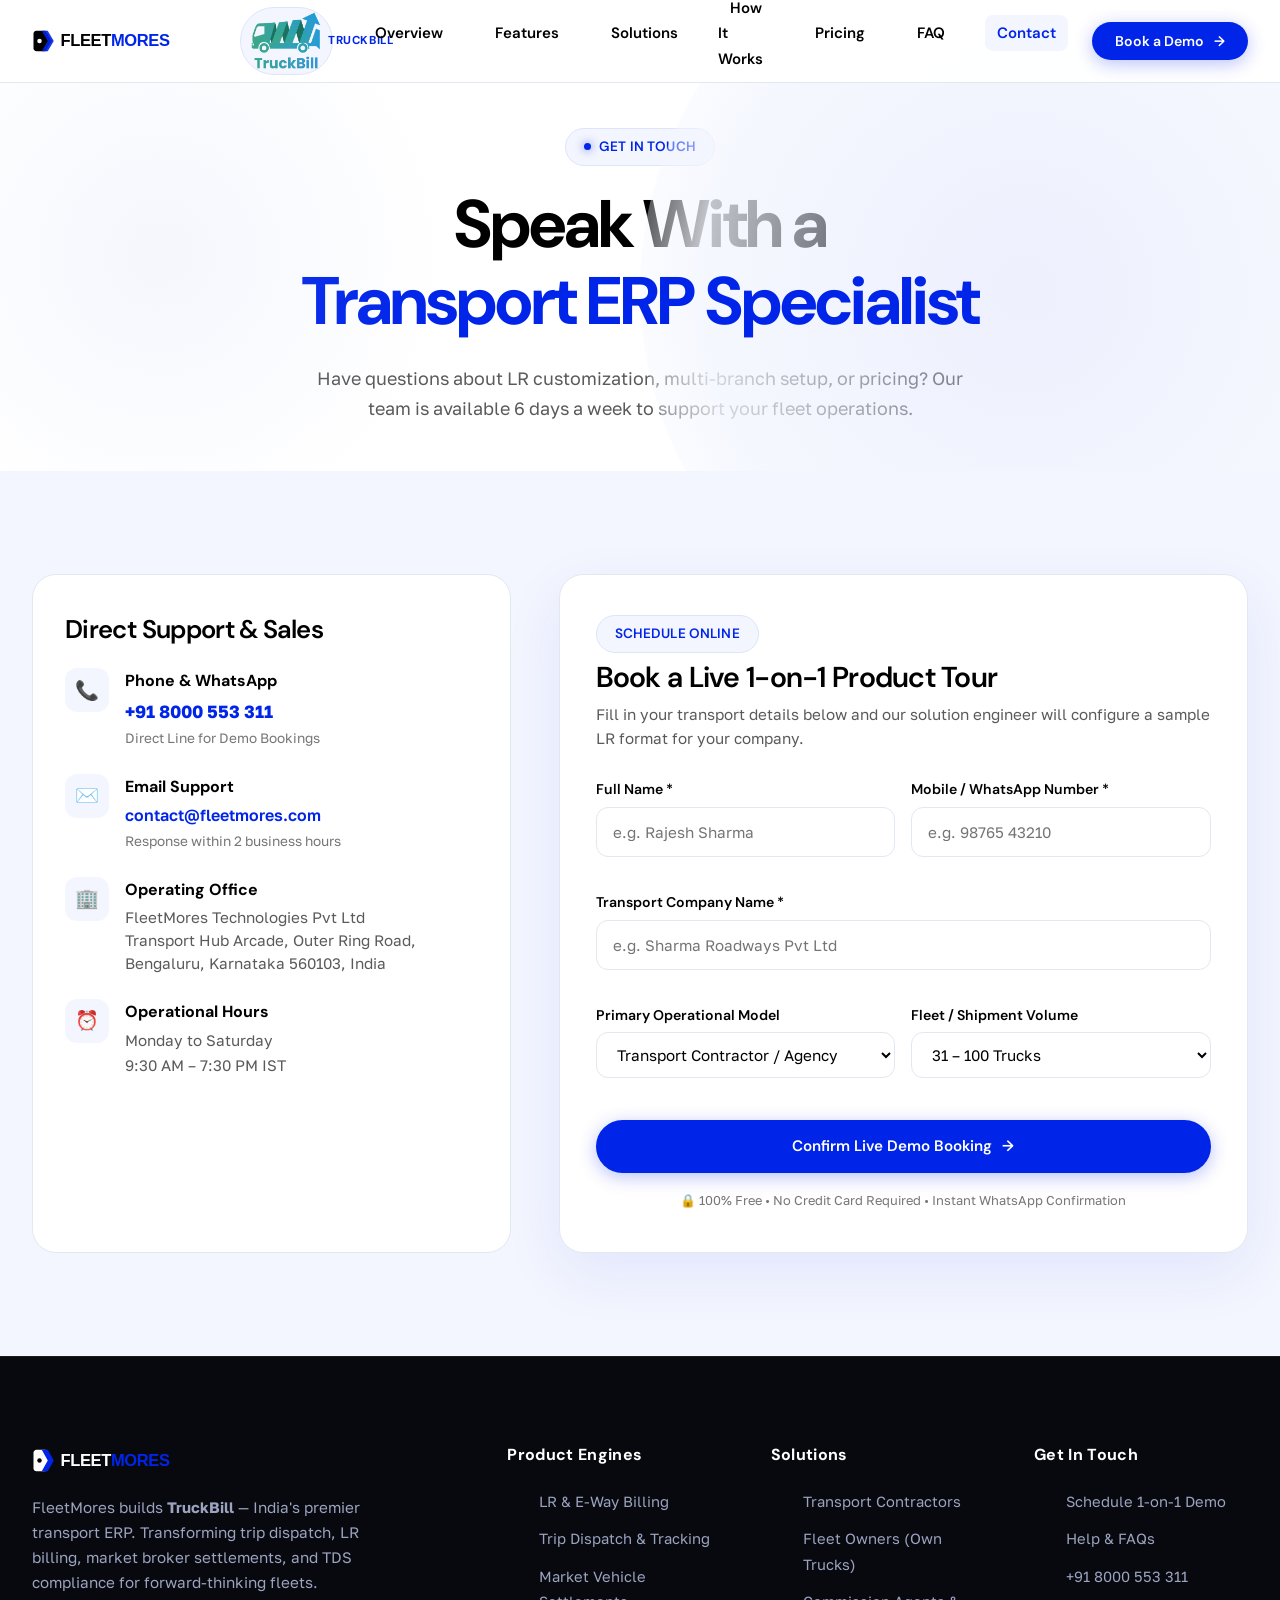
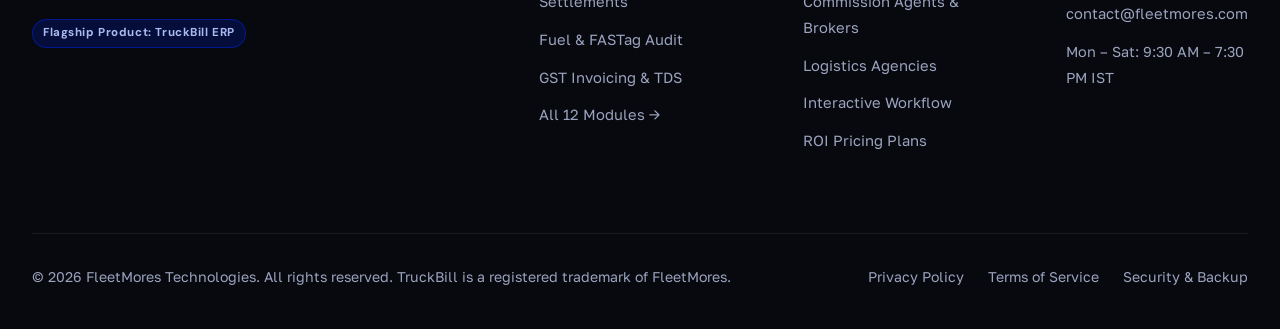
==== contact.html @ c941051a "feat: complete FleetMores re-theme matching Sassy Home-3 aesthetic with cobalt blue, ice-blue, DM Sa" ====
<!DOCTYPE html>
<html lang="en">
<head>
  <meta charset="UTF-8">
  <meta name="viewport" content="width=device-width, initial-scale=1.0, maximum-scale=5.0">
  <title>Contact & Schedule Demo — FleetMores Technologies | TruckBill</title>
  <meta name="description" content="Get in touch with FleetMores Technologies. Book a personalized live walkthrough of TruckBill transport ERP for your logistics operations.">
  <link rel="canonical" href="https://fleetmores.com/contact.html">
  <link rel="stylesheet" href="assets/css/bootstrap.min.css">
  <link rel="stylesheet" href="assets/css/main.css">
  <link rel="stylesheet" href="assets/css/components.css">
  <link rel="stylesheet" href="assets/css/responsive.css">
</head>
<body>
  <!-- HEADER (Sassy Glassmorphic Header) -->
  <header class="fm-header" id="mainHeader">
    <div class="container-fm">
      <div class="header-inner">
        <a href="index.html" class="header-brand-group" aria-label="FleetMores Home">
          <img src="assets/images/fleetmores-logo.svg" alt="FLEETMORES" width="180" height="28">
          <span class="header-brand-divider"></span>
          <span class="header-product-badge">
            <img src="assets/images/truckbill-logo.png" alt="TruckBill" height="14" style="vertical-align: middle;">
            <span>TRUCKBILL</span>
          </span>
        </a>

        <nav aria-label="Primary Navigation">
          <ul class="nav-desktop-links">
            <li><a href="index.html" class="">Overview</a></li>
            <li><a href="features.html" class="">Features</a></li>
            <li><a href="solutions.html" class="">Solutions</a></li>
            <li><a href="how-it-works.html" class="">How It Works</a></li>
            <li><a href="pricing.html" class="">Pricing</a></li>
            <li><a href="faq.html" class="">FAQ</a></li>
            <li><a href="contact.html" class="active">Contact</a></li>
          </ul>
        </nav>

        <div class="nav-desktop-cta">
          <button class="btn-sassy btn-sassy-primary btn-sassy-sm" data-open-demo data-demo-source="header_desktop">
            <span>Book a Demo</span> <span class="btn-arrow">→</span>
          </button>
        </div>

        <button class="hamburger-toggle" id="hamburgerBtn" aria-label="Toggle navigation menu" aria-expanded="false">
          <span class="hamburger-line"></span>
          <span class="hamburger-line"></span>
          <span class="hamburger-line"></span>
        </button>
      </div>
    </div>
  </header>

  <!-- Mobile Nav Drawer -->
  <div class="mobile-nav-overlay" id="mobileOverlay"></div>
  <div class="mobile-nav-drawer" id="mobileDrawer">
    <div>
      <div class="d-flex align-items-center justify-content-between mb-4">
        <img src="assets/images/fleetmores-logo.svg" alt="FLEETMORES" width="150" height="24">
        <button class="modal-close-btn" id="mobileCloseBtn" aria-label="Close Menu">✕</button>
      </div>
      <ul class="mobile-nav-links">
        <li><a href="index.html" class=""><span>Overview</span> <span>→</span></a></li>
        <li><a href="features.html" class=""><span>Features (12 Engines)</span> <span>→</span></a></li>
        <li><a href="solutions.html" class=""><span>Solutions by Segment</span> <span>→</span></a></li>
        <li><a href="how-it-works.html" class=""><span>How It Works</span> <span>→</span></a></li>
        <li><a href="pricing.html" class=""><span>Pricing Plans</span> <span>→</span></a></li>
        <li><a href="faq.html" class=""><span>FAQs</span> <span>→</span></a></li>
        <li><a href="contact.html" class="active"><span>Contact & Schedule</span> <span>→</span></a></li>
      </ul>
    </div>
    <div>
      <button class="btn-sassy btn-sassy-primary w-100 py-3" data-open-demo data-demo-source="mobile_drawer">
        <span>Book a Demo</span> <span class="btn-arrow">→</span>
      </button>
    </div>
  </div>


  <section class="sassy-hero text-center pb-5">
    <div class="container-fm">
      <div class="sassy-badge-pill">
        <span class="pill-dot"></span>
        <span>GET IN TOUCH</span>
      </div>
      <h1 class="sassy-hero-title mx-auto">
        Speak With a <span class="text-cobalt">Transport ERP Specialist</span>
      </h1>
      <p class="sassy-hero-desc mx-auto">
        Have questions about LR customization, multi-branch setup, or pricing? Our team is available 6 days a week to support your fleet operations.
      </p>
    </div>
  </section>

  <!-- Contact Form & Details Section -->
  <section class="fm-section fm-section-ice">
    <div class="container-fm">
      <div class="row g-5">
        <!-- Direct Contact Details -->
        <div class="col-12 col-lg-5">
          <div style="background: #FFFFFF; border-radius: 24px; padding: 40px 32px; border: 1px solid var(--fm-border-color); height: 100%;">
            <h3 style="font-size: 1.6rem; margin-bottom: 24px;">Direct Support & Sales</h3>

            <div style="display: flex; flex-direction: column; gap: 24px;">
              <div style="display: flex; gap: 16px; align-items: flex-start;">
                <div style="width: 44px; height: 44px; border-radius: 12px; background: var(--fm-tertiary); color: var(--fm-primary); display: flex; align-items: center; justify-content: center; font-size: 1.2rem; flex-shrink: 0;">📞</div>
                <div>
                  <strong style="color: #000; font-family: var(--font-heading); display: block; margin-bottom: 4px;">Phone & WhatsApp</strong>
                  <a href="tel:+918000553311" style="color: var(--fm-primary); font-size: 1.1rem; font-weight: 700;">+91 8000 553 311</a>
                  <div style="color: var(--fm-muted-text); font-size: 0.85rem; margin-top: 2px;">Direct Line for Demo Bookings</div>
                </div>
              </div>

              <div style="display: flex; gap: 16px; align-items: flex-start;">
                <div style="width: 44px; height: 44px; border-radius: 12px; background: var(--fm-tertiary); color: var(--fm-primary); display: flex; align-items: center; justify-content: center; font-size: 1.2rem; flex-shrink: 0;">✉️</div>
                <div>
                  <strong style="color: #000; font-family: var(--font-heading); display: block; margin-bottom: 4px;">Email Support</strong>
                  <a href="mailto:contact@fleetmores.com" style="color: var(--fm-primary); font-size: 1rem; font-weight: 600;">contact@fleetmores.com</a>
                  <div style="color: var(--fm-muted-text); font-size: 0.85rem; margin-top: 2px;">Response within 2 business hours</div>
                </div>
              </div>

              <div style="display: flex; gap: 16px; align-items: flex-start;">
                <div style="width: 44px; height: 44px; border-radius: 12px; background: var(--fm-tertiary); color: var(--fm-primary); display: flex; align-items: center; justify-content: center; font-size: 1.2rem; flex-shrink: 0;">🏢</div>
                <div>
                  <strong style="color: #000; font-family: var(--font-heading); display: block; margin-bottom: 4px;">Operating Office</strong>
                  <div style="color: var(--fm-body-text); font-size: 0.95rem; line-height: 1.5;">
                    FleetMores Technologies Pvt Ltd<br>
                    Transport Hub Arcade, Outer Ring Road,<br>
                    Bengaluru, Karnataka 560103, India
                  </div>
                </div>
              </div>

              <div style="display: flex; gap: 16px; align-items: flex-start;">
                <div style="width: 44px; height: 44px; border-radius: 12px; background: var(--fm-tertiary); color: var(--fm-primary); display: flex; align-items: center; justify-content: center; font-size: 1.2rem; flex-shrink: 0;">⏰</div>
                <div>
                  <strong style="color: #000; font-family: var(--font-heading); display: block; margin-bottom: 4px;">Operational Hours</strong>
                  <div style="color: var(--fm-body-text); font-size: 0.95rem;">
                    Monday to Saturday<br>
                    9:30 AM – 7:30 PM IST
                  </div>
                </div>
              </div>
            </div>
          </div>
        </div>

        <!-- Embedded Interactive Demo Booking Form -->
        <div class="col-12 col-lg-7">
          <div style="background: #FFFFFF; border-radius: 24px; padding: 40px 36px; border: 1.5px solid var(--fm-border-color); box-shadow: 0 20px 60px rgba(0, 37, 233, 0.08);">
            <div class="sassy-badge-pill mb-2">SCHEDULE ONLINE</div>
            <h3 style="font-size: 1.8rem; margin-bottom: 8px;">Book a Live 1-on-1 Product Tour</h3>
            <p style="color: var(--fm-body-text); font-size: 0.95rem; margin-bottom: 28px;">
              Fill in your transport details below and our solution engineer will configure a sample LR format for your company.
            </p>

            <form onsubmit="return handleDemoSubmit(event);">
              <div class="row g-3">
                <div class="col-12 col-md-6">
                  <div class="form-group-fm">
                    <label class="form-label-fm">Full Name *</label>
                    <input type="text" class="form-input-fm" required placeholder="e.g. Rajesh Sharma">
                  </div>
                </div>
                <div class="col-12 col-md-6">
                  <div class="form-group-fm">
                    <label class="form-label-fm">Mobile / WhatsApp Number *</label>
                    <input type="tel" class="form-input-fm" required placeholder="e.g. 98765 43210">
                  </div>
                </div>
                <div class="col-12">
                  <div class="form-group-fm">
                    <label class="form-label-fm">Transport Company Name *</label>
                    <input type="text" class="form-input-fm" required placeholder="e.g. Sharma Roadways Pvt Ltd">
                  </div>
                </div>
                <div class="col-12 col-md-6">
                  <div class="form-group-fm">
                    <label class="form-label-fm">Primary Operational Model</label>
                    <select class="form-select-fm">
                      <option value="transporter">Transport Contractor / Agency</option>
                      <option value="fleet_owner">Fleet Owner (Own Trucks)</option>
                      <option value="broker">Commission Agent / Broker</option>
                      <option value="logistics">Multi-Hub Logistics Provider</option>
                    </select>
                  </div>
                </div>
                <div class="col-12 col-md-6">
                  <div class="form-group-fm">
                    <label class="form-label-fm">Fleet / Shipment Volume</label>
                    <select class="form-select-fm">
                      <option value="1-10">1 – 10 Trucks / LRs per day</option>
                      <option value="11-30">11 – 30 Trucks</option>
                      <option value="31-100" selected>31 – 100 Trucks</option>
                      <option value="100+">100+ Commercial Fleet</option>
                    </select>
                  </div>
                </div>
              </div>

              <div style="margin-top: 24px;">
                <button type="submit" class="btn-sassy btn-sassy-primary w-100 py-3">
                  <span>Confirm Live Demo Booking</span> <span class="btn-arrow">→</span>
                </button>
              </div>

              <div style="text-align: center; margin-top: 14px;">
                <span style="font-size: 0.8rem; color: var(--fm-muted-text);">
                  🔒 100% Free • No Credit Card Required • Instant WhatsApp Confirmation
                </span>
              </div>
            </form>
          </div>
        </div>
      </div>
    </div>
  </section>

  <!-- FOOTER (Sassy Deep Black & Cobalt Blue) -->
  <footer class="fm-footer">
    <div class="container-fm">
      <div class="footer-grid">
        <div class="footer-brand-col">
          <a href="index.html" aria-label="FleetMores Home">
            <img src="assets/images/fleetmores-logo-dark.svg" alt="FLEETMORES" width="180" height="28">
          </a>
          <p>
            FleetMores builds <strong>TruckBill</strong> — India's premier transport ERP. Transforming trip dispatch, LR billing, market broker settlements, and TDS compliance for forward-thinking fleets.
          </p>
          <div style="margin-top: 1.5rem; display: flex; gap: 12px;">
            <span class="header-product-badge" style="background: rgba(0, 37, 233, 0.2); border-color: rgba(0, 37, 233, 0.5); color: #ABBBF2;">
              Flagship Product: TruckBill ERP
            </span>
          </div>
        </div>

        <div>
          <h4 class="footer-col-title">Product Engines</h4>
          <ul class="footer-links-list">
            <li><a href="features.html#lr-billing">LR & E-Way Billing</a></li>
            <li><a href="features.html#dispatch">Trip Dispatch & Tracking</a></li>
            <li><a href="features.html#broker">Market Vehicle Settlements</a></li>
            <li><a href="features.html#diesel">Fuel & FASTag Audit</a></li>
            <li><a href="features.html#invoicing">GST Invoicing & TDS</a></li>
            <li><a href="features.html">All 12 Modules →</a></li>
          </ul>
        </div>

        <div>
          <h4 class="footer-col-title">Solutions</h4>
          <ul class="footer-links-list">
            <li><a href="solutions.html#transporters">Transport Contractors</a></li>
            <li><a href="solutions.html#fleet-owners">Fleet Owners (Own Trucks)</a></li>
            <li><a href="solutions.html#commission-agents">Commission Agents & Brokers</a></li>
            <li><a href="solutions.html#logistics-hubs">Logistics Agencies</a></li>
            <li><a href="how-it-works.html">Interactive Workflow</a></li>
            <li><a href="pricing.html">ROI Pricing Plans</a></li>
          </ul>
        </div>

        <div>
          <h4 class="footer-col-title">Get In Touch</h4>
          <ul class="footer-links-list">
            <li><a href="contact.html">Schedule 1-on-1 Demo</a></li>
            <li><a href="faq.html">Help & FAQs</a></li>
            <li><a href="tel:+918000553311">+91 8000 553 311</a></li>
            <li><a href="mailto:contact@fleetmores.com">contact@fleetmores.com</a></li>
            <li><span style="color: var(--fm-dark-text-muted); font-size: 0.9rem;">Mon – Sat: 9:30 AM – 7:30 PM IST</span></li>
          </ul>
        </div>
      </div>

      <div class="footer-bottom">
        <div>
          © 2026 FleetMores Technologies. All rights reserved. TruckBill is a registered trademark of FleetMores.
        </div>
        <div style="display: flex; gap: 24px;">
          <a href="contact.html">Privacy Policy</a>
          <a href="contact.html">Terms of Service</a>
          <a href="contact.html">Security & Backup</a>
        </div>
      </div>
    </div>
  </footer>

  <!-- DEMO BOOKING MODAL -->
  <div class="demo-modal-overlay" id="demoModalOverlay" role="dialog" aria-modal="true" aria-labelledby="modalHeading">
    <div class="demo-modal-card">
      <div class="modal-header">
        <div class="sassy-badge-pill mb-2">
          <span class="pill-dot"></span>
          <span>LIVE 1-ON-1 PRODUCT DEMO</span>
        </div>
        <h3 id="modalHeading" style="font-size: 1.45rem; font-weight: 700; margin-bottom: 4px;">Experience TruckBill in Action</h3>
        <p style="font-size: 0.9rem; color: var(--fm-muted-text); margin: 0;">See how 500+ transport hubs cut billing time by 70%.</p>
        <button class="modal-close-btn" data-close-demo aria-label="Close Modal">✕</button>
      </div>

      <div class="modal-body">
        <form id="demoBookingForm" onsubmit="return handleDemoSubmit(event);">
          <div class="row g-3">
            <div class="col-12 col-md-6">
              <div class="form-group-fm">
                <label class="form-label-fm" for="demoName">Your Full Name *</label>
                <input type="text" class="form-input-fm" id="demoName" required placeholder="e.g. Rajesh Sharma">
              </div>
            </div>
            <div class="col-12 col-md-6">
              <div class="form-group-fm">
                <label class="form-label-fm" for="demoPhone">Mobile / WhatsApp *</label>
                <input type="tel" class="form-input-fm" id="demoPhone" required placeholder="e.g. 98765 43210">
              </div>
            </div>
            <div class="col-12">
              <div class="form-group-fm">
                <label class="form-label-fm" for="demoCompany">Transport Company Name *</label>
                <input type="text" class="form-input-fm" id="demoCompany" required placeholder="e.g. Sharma Roadways Pvt Ltd">
              </div>
            </div>
            <div class="col-12 col-md-6">
              <div class="form-group-fm">
                <label class="form-label-fm" for="demoFleetSize">Fleet / Operational Volume</label>
                <select class="form-select-fm" id="demoFleetSize">
                  <option value="1-10">1 – 10 Trucks / LRs per day</option>
                  <option value="11-30">11 – 30 Trucks</option>
                  <option value="31-100" selected>31 – 100 Trucks</option>
                  <option value="100+">100+ Enterprise Fleet</option>
                  <option value="broker">Broker / Agency (Market Vehicles)</option>
                </select>
              </div>
            </div>
            <div class="col-12 col-md-6">
              <div class="form-group-fm">
                <label class="form-label-fm" for="demoSlot">Preferred Time Slot</label>
                <select class="form-select-fm" id="demoSlot">
                  <option value="today-afternoon">Today Afternoon (2:00 PM – 5:00 PM)</option>
                  <option value="tomorrow-morning">Tomorrow Morning (10:30 AM – 1:00 PM)</option>
                  <option value="tomorrow-afternoon">Tomorrow Afternoon</option>
                  <option value="custom">Custom Time (Our team will call you)</option>
                </select>
              </div>
            </div>
          </div>

          <div style="margin-top: 24px;">
            <button type="submit" class="btn-sassy btn-sassy-primary w-100 py-3" id="demoSubmitBtn">
              <span>Confirm Live Demo Booking</span> <span class="btn-arrow">→</span>
            </button>
          </div>

          <div style="text-align: center; margin-top: 14px;">
            <span style="font-size: 0.8rem; color: var(--fm-muted-text);">
              🔒 100% Free • No Credit Card Required • Instant WhatsApp Confirmation
            </span>
          </div>
        </form>
      </div>
    </div>
  </div>

  <!-- Mobile Sticky Bottom CTA -->
  <div class="mobile-sticky-cta">
    <button class="btn-sassy btn-sassy-primary w-100 py-3" data-open-demo data-demo-source="mobile_sticky">
      <span>Book a Demo</span> <span class="btn-arrow">→</span>
    </button>
  </div>

  <!-- Scripts -->
  <script src="assets/js/bootstrap.bundle.min.js"></script>
  <script src="assets/js/interactive.js"></script>

</body>
</html>
---- assets/css/main.css ----
/* ==========================================================================
   FLEETMORES — SASSY HOME-3 DESIGN SYSTEM & CORE STYLES
   Flagship Product: TRUCKBILL (Transport Operations & Billing ERP)
   Aesthetic: Electric Cobalt Blue (#0025E9), Clean Ice-Blue (#F3F6FE),
              Deep Pitch Black (#000000), DM Sans & Golos Text.
   Inspiration: wdtsassy.wpengine.com/home-3/
   ========================================================================== */

@import url('https://fonts.googleapis.com/css2?family=DM+Sans:ital,opsz,wght@0,9..40,400;0,9..40,500;0,9..40,600;0,9..40,700;0,9..40,800;1,9..40,400;1,9..40,600&family=Golos+Text:wght@400;500;600;700&family=JetBrains+Mono:wght@400;500;600&display=swap');

:root {
  /* Sassy Palette Tokens */
  --fm-primary: #0025E9;
  --fm-primary-rgb: 0, 37, 233;
  --fm-primary-hover: #001ec0;
  --fm-primary-glow: rgba(0, 37, 233, 0.28);
  --fm-primary-subtle: rgba(0, 37, 233, 0.08);

  --fm-secondary: #000000;
  --fm-secondary-rgb: 0, 0, 0;
  --fm-secondary-hover: #1f1f1f;

  --fm-tertiary: #F3F6FE;
  --fm-tertiary-rgb: 243, 246, 254;
  --fm-tertiary-border: #DDE5FA;

  --fm-quaternary: #ABBBF2;
  --fm-quaternary-rgb: 171, 187, 242;

  --fm-body-bg: #FFFFFF;
  --fm-card-bg: #FFFFFF;
  --fm-card-ice: #F3F6FE;

  --fm-heading-color: #000000;
  --fm-body-text: #5A5A5A;
  --fm-body-text-dark: #2A2A2A;
  --fm-muted-text: #767676;

  --fm-border-color: #E2E8F0;
  --fm-border-alt: #D9D9D9;
  --fm-border-subtle: rgba(0, 0, 0, 0.06);

  /* Deep Black Contrast Section */
  --fm-dark-section: #07090E;
  --fm-dark-surface: #0E121D;
  --fm-dark-card: #141A29;
  --fm-dark-border: rgba(255, 255, 255, 0.12);
  --fm-dark-text: #FFFFFF;
  --fm-dark-text-muted: #9BA3BF;

  /* Typography */
  --font-heading: 'DM Sans', -apple-system, BlinkMacSystemFont, 'Segoe UI', Roboto, sans-serif;
  --font-body: 'Golos Text', -apple-system, BlinkMacSystemFont, 'Segoe UI', Roboto, sans-serif;
  --font-mono: 'JetBrains Mono', SFMono-Regular, Menlo, Monaco, Consolas, monospace;

  /* Spacing Scale */
  --section-pad-y: clamp(5rem, 8vw, 8.5rem);
  --container-max-w: 1280px;

  /* Transitions */
  --ease-sassy: cubic-bezier(0.16, 1, 0.3, 1);
  --ease-quick: cubic-bezier(0.2, 0.8, 0.2, 1);
}

/* Base Reset & Smoothness */
*, *::before, *::after {
  box-sizing: border-box;
  margin: 0;
  padding: 0;
}

html {
  font-size: 16px;
  scroll-behavior: smooth;
  -webkit-font-smoothing: antialiased;
  -moz-osx-font-smoothing: grayscale;
}

body {
  font-family: var(--font-body);
  background-color: var(--fm-body-bg);
  color: var(--fm-body-text);
  line-height: 1.6;
  overflow-x: hidden;
  font-weight: 400;
}

/* Typography Headings */
h1, h2, h3, h4, h5, h6 {
  font-family: var(--font-heading);
  color: var(--fm-heading-color);
  font-weight: 700;
  line-height: 1.15;
  letter-spacing: -0.025em;
}

h1 {
  font-size: clamp(2.5rem, 5.5vw, 4.2rem);
  font-weight: 700;
  letter-spacing: -0.03em;
}

h2 {
  font-size: clamp(2rem, 4vw, 3.1rem);
  font-weight: 700;
  letter-spacing: -0.025em;
}

h3 {
  font-size: clamp(1.5rem, 2.8vw, 2.2rem);
  font-weight: 600;
}

h4 {
  font-size: clamp(1.2rem, 2vw, 1.6rem);
  font-weight: 600;
}

h5 {
  font-size: 1.15rem;
  font-weight: 600;
}

h6 {
  font-size: 0.95rem;
  font-weight: 600;
}

p {
  margin-bottom: 1rem;
}

p:last-child {
  margin-bottom: 0;
}

a {
  color: var(--fm-primary);
  text-decoration: none;
  transition: all 0.2s var(--ease-quick);
}

a:hover {
  color: var(--fm-primary-hover);
}

img {
  max-width: 100%;
  height: auto;
  display: block;
}

/* Layout Container */
.container-fm {
  width: 100%;
  max-width: var(--container-max-w);
  margin-left: auto;
  margin-right: auto;
  padding-left: clamp(1rem, 4vw, 2rem);
  padding-right: clamp(1rem, 4vw, 2rem);
}

/* Section Wrapper */
.fm-section {
  padding-top: var(--section-pad-y);
  padding-bottom: var(--section-pad-y);
  position: relative;
}

.fm-section-ice {
  background-color: var(--fm-tertiary);
}

.fm-section-white {
  background-color: var(--fm-body-bg);
}

.fm-section-dark {
  background-color: var(--fm-dark-section);
  color: var(--fm-dark-text);
}

.fm-section-dark h1,
.fm-section-dark h2,
.fm-section-dark h3,
.fm-section-dark h4,
.fm-section-dark h5,
.fm-section-dark h6 {
  color: var(--fm-dark-text);
}

.fm-section-dark p {
  color: var(--fm-dark-text-muted);
}

/* Sassy Pill Badges / Eyebrows */
.sassy-badge-pill {
  display: inline-flex;
  align-items: center;
  gap: 8px;
  padding: 7px 18px;
  border-radius: 9999px;
  background: var(--fm-tertiary);
  border: 1px solid var(--fm-tertiary-border);
  color: var(--fm-primary);
  font-family: var(--font-heading);
  font-size: 0.85rem;
  font-weight: 600;
  letter-spacing: 0.01em;
  margin-bottom: 1.25rem;
  transition: all 0.25s var(--ease-sassy);
}

.sassy-badge-pill:hover {
  background: #E8EEFD;
  border-color: var(--fm-primary);
}

.sassy-badge-pill .pill-dot {
  width: 7px;
  height: 7px;
  border-radius: 50%;
  background: var(--fm-primary);
  box-shadow: 0 0 10px rgba(0, 37, 233, 0.7);
  animation: pulseDot 2s infinite ease-in-out;
}

.sassy-badge-pill-dark {
  background: rgba(255, 255, 255, 0.08);
  border-color: rgba(255, 255, 255, 0.16);
  color: #FFFFFF;
}

.sassy-badge-pill-dark .pill-dot {
  background: #4D6DFF;
  box-shadow: 0 0 10px rgba(77, 109, 255, 0.8);
}

@keyframes pulseDot {
  0%, 100% { transform: scale(1); opacity: 1; }
  50% { transform: scale(1.4); opacity: 0.6; }
}

/* Sassy Heading Titles */
.section-header {
  text-align: center;
  max-width: 760px;
  margin-left: auto;
  margin-right: auto;
  margin-bottom: clamp(3rem, 5vw, 4.5rem);
}

.section-header.text-start {
  text-align: left;
  margin-left: 0;
  margin-right: 0;
}

.section-title {
  margin-bottom: 1.15rem;
}

.section-title .text-cobalt {
  color: var(--fm-primary);
}

.section-desc {
  font-size: clamp(1rem, 1.2vw, 1.15rem);
  color: var(--fm-body-text);
  line-height: 1.65;
}

/* Sassy Buttons (Pill-shaped signature) */
.btn-sassy {
  display: inline-flex;
  align-items: center;
  justify-content: center;
  gap: 10px;
  border-radius: 9999px;
  font-family: var(--font-heading);
  font-size: 0.95rem;
  font-weight: 600;
  padding: 13px 30px;
  border: 1.5px solid transparent;
  cursor: pointer;
  transition: all 0.28s var(--ease-sassy);
  text-decoration: none;
  white-space: nowrap;
  line-height: 1.2;
}

.btn-sassy-primary {
  background-color: var(--fm-primary);
  color: #FFFFFF !important;
  box-shadow: 0 4px 18px rgba(0, 37, 233, 0.28);
}

.btn-sassy-primary:hover {
  background-color: var(--fm-primary-hover);
  transform: translateY(-2px);
  box-shadow: 0 8px 26px rgba(0, 37, 233, 0.38);
}

.btn-sassy-dark {
  background-color: var(--fm-secondary);
  color: #FFFFFF !important;
}

.btn-sassy-dark:hover {
  background-color: #1a1a1a;
  transform: translateY(-2px);
  box-shadow: 0 8px 24px rgba(0, 0, 0, 0.25);
}

.btn-sassy-white {
  background-color: #FFFFFF;
  color: var(--fm-secondary) !important;
  border-color: #FFFFFF;
  box-shadow: 0 4px 20px rgba(0, 0, 0, 0.1);
}

.btn-sassy-white:hover {
  background-color: var(--fm-tertiary);
  color: var(--fm-primary) !important;
  transform: translateY(-2px);
  box-shadow: 0 8px 28px rgba(0, 37, 233, 0.2);
}

.btn-sassy-outline {
  background-color: transparent;
  color: var(--fm-secondary) !important;
  border-color: var(--fm-border-alt);
}

.btn-sassy-outline:hover {
  border-color: var(--fm-primary);
  color: var(--fm-primary) !important;
  background-color: var(--fm-tertiary);
  transform: translateY(-2px);
}

.btn-sassy-outline-white {
  background-color: transparent;
  color: #FFFFFF !important;
  border-color: rgba(255, 255, 255, 0.3);
}

.btn-sassy-outline-white:hover {
  border-color: #FFFFFF;
  background-color: rgba(255, 255, 255, 0.1);
  transform: translateY(-2px);
}

.btn-sassy-sm {
  padding: 10px 22px;
  font-size: 0.88rem;
}

.btn-sassy-lg {
  padding: 16px 36px;
  font-size: 1.05rem;
}

.btn-sassy .btn-arrow {
  display: inline-block;
  transition: transform 0.25s var(--ease-sassy);
}

.btn-sassy:hover .btn-arrow {
  transform: translateX(4px);
}

/* Sassy Service / Feature Cards (01 to 08) */
.sassy-card-grid {
  display: grid;
  grid-template-columns: repeat(4, 1fr);
  gap: 24px;
}

@media (max-width: 1200px) {
  .sassy-card-grid {
    grid-template-columns: repeat(2, 1fr);
  }
}

@media (max-width: 640px) {
  .sassy-card-grid {
    grid-template-columns: 1fr;
  }
}

.sassy-card {
  background: var(--fm-tertiary);
  border: 1px solid var(--fm-tertiary-border);
  border-radius: 22px;
  padding: 34px 28px;
  display: flex;
  flex-direction: column;
  justify-content: space-between;
  transition: all 0.3s var(--ease-sassy);
  position: relative;
  overflow: hidden;
}

.sassy-card::after {
  content: '';
  position: absolute;
  top: 0;
  left: 0;
  right: 0;
  height: 3px;
  background: var(--fm-primary);
  opacity: 0;
  transition: opacity 0.3s ease;
}

.sassy-card:hover {
  background: #FFFFFF;
  border-color: #C7D5FB;
  transform: translateY(-6px);
  box-shadow: 0 20px 42px rgba(0, 37, 233, 0.08);
}

.sassy-card:hover::after {
  opacity: 1;
}

.sassy-card-top {
  display: flex;
  align-items: center;
  justify-content: space-between;
  margin-bottom: 24px;
}

.sassy-card-icon {
  width: 52px;
  height: 52px;
  border-radius: 14px;
  background: #FFFFFF;
  display: flex;
  align-items: center;
  justify-content: center;
  box-shadow: 0 4px 14px rgba(0, 37, 233, 0.06);
  border: 1px solid rgba(0, 37, 233, 0.08);
  color: var(--fm-primary);
}

.sassy-card:hover .sassy-card-icon {
  background: var(--fm-primary);
  color: #FFFFFF;
  border-color: var(--fm-primary);
  box-shadow: 0 8px 20px rgba(0, 37, 233, 0.28);
}

.sassy-card-num {
  font-family: var(--font-heading);
  font-size: 1.1rem;
  font-weight: 700;
  color: var(--fm-quaternary);
  letter-spacing: 0.02em;
}

.sassy-card:hover .sassy-card-num {
  color: var(--fm-primary);
}

.sassy-card-title {
  font-size: 1.25rem;
  font-weight: 700;
  color: var(--fm-heading-color);
  margin-bottom: 12px;
  line-height: 1.25;
}

.sassy-card-text {
  font-size: 0.95rem;
  color: var(--fm-body-text);
  line-height: 1.6;
  margin-bottom: 20px;
}

.sassy-card-link {
  display: inline-flex;
  align-items: center;
  gap: 8px;
  font-family: var(--font-heading);
  font-size: 0.9rem;
  font-weight: 600;
  color: var(--fm-secondary);
  margin-top: auto;
}

.sassy-card-link span.arrow {
  display: inline-block;
  transition: transform 0.25s ease;
}

.sassy-card:hover .sassy-card-link {
  color: var(--fm-primary);
}

.sassy-card:hover .sassy-card-link span.arrow {
  transform: translateX(4px);
}

/* Hero Section (Sassy Home-3 Style) */
.sassy-hero {
  position: relative;
  background: #FFFFFF;
  padding-top: clamp(6.5rem, 10vw, 9.5rem);
  padding-bottom: clamp(4.5rem, 8vw, 7rem);
  overflow: hidden;
}

.sassy-hero::before {
  content: '';
  position: absolute;
  top: -20%;
  right: -10%;
  width: 60vw;
  height: 60vw;
  max-width: 800px;
  max-height: 800px;
  background: radial-gradient(circle, rgba(0, 37, 233, 0.07) 0%, rgba(243, 246, 254, 0.8) 60%, transparent 80%);
  border-radius: 50%;
  pointer-events: none;
  z-index: 0;
}

.sassy-hero::after {
  content: '';
  position: absolute;
  bottom: -15%;
  left: -10%;
  width: 45vw;
  height: 45vw;
  max-width: 600px;
  background: radial-gradient(circle, rgba(171, 187, 242, 0.12) 0%, transparent 70%);
  border-radius: 50%;
  pointer-events: none;
  z-index: 0;
}

.sassy-hero-content {
  position: relative;
  z-index: 1;
}

.sassy-hero-title {
  margin-bottom: 1.5rem;
  max-width: 900px;
}

.sassy-hero-title .text-cobalt {
  color: var(--fm-primary);
  position: relative;
  display: inline-block;
}

.sassy-hero-desc {
  font-size: clamp(1.1rem, 1.4vw, 1.3rem);
  color: var(--fm-body-text);
  max-width: 680px;
  line-height: 1.65;
  margin-bottom: 2.25rem;
}

.sassy-hero-actions {
  display: flex;
  align-items: center;
  flex-wrap: wrap;
  gap: 16px;
  margin-bottom: 2rem;
}

.sassy-hero-trust {
  display: flex;
  align-items: center;
  gap: 14px;
  font-size: 0.9rem;
  color: var(--fm-muted-text);
  font-weight: 500;
}

.sassy-hero-stars {
  color: #FFB800;
  letter-spacing: 2px;
}

/* Hero SaaS Mockup & Floating Cards */
.sassy-hero-mockup-wrap {
  position: relative;
  margin-top: 3.5rem;
  z-index: 1;
}

.sassy-dashboard-window {
  background: #FFFFFF;
  border-radius: 20px;
  border: 1px solid var(--fm-border-color);
  box-shadow: 0 30px 80px rgba(0, 37, 233, 0.12), 0 10px 25px rgba(0, 0, 0, 0.05);
  overflow: hidden;
  transition: transform 0.4s var(--ease-sassy);
}

.sassy-dashboard-window:hover {
  transform: translateY(-4px);
}

.window-header {
  background: #F8FAFD;
  padding: 12px 20px;
  display: flex;
  align-items: center;
  justify-content: space-between;
  border-bottom: 1px solid var(--fm-border-color);
}

.window-dots {
  display: flex;
  gap: 6px;
}

.window-dot {
  width: 10px;
  height: 10px;
  border-radius: 50%;
  background: #E2E8F0;
}

.window-dot.red { background: #FF5F56; }
.window-dot.yellow { background: #FFBD2E; }
.window-dot.green { background: #27C93F; }

.window-title {
  font-family: var(--font-heading);
  font-size: 0.82rem;
  font-weight: 600;
  color: var(--fm-muted-text);
  letter-spacing: 0.02em;
}

.window-body {
  padding: 24px;
  background: #FFFFFF;
}

/* Floating Metric Pills on Hero */
.floating-pill {
  position: absolute;
  background: rgba(255, 255, 255, 0.95);
  backdrop-filter: blur(12px);
  padding: 12px 20px;
  border-radius: 16px;
  border: 1px solid var(--fm-tertiary-border);
  box-shadow: 0 16px 36px rgba(0, 37, 233, 0.14);
  display: flex;
  align-items: center;
  gap: 14px;
  z-index: 3;
  animation: floatSlight 4s ease-in-out infinite alternate;
}

.floating-pill-left {
  top: 15%;
  left: -20px;
}

.floating-pill-right {
  bottom: 10%;
  right: -20px;
  animation-delay: 2s;
}

@keyframes floatSlight {
  0% { transform: translateY(0); }
  100% { transform: translateY(-10px); }
}

.floating-pill-icon {
  width: 42px;
  height: 42px;
  border-radius: 12px;
  background: var(--fm-tertiary);
  color: var(--fm-primary);
  display: flex;
  align-items: center;
  justify-content: center;
  font-size: 1.2rem;
}

.floating-pill-title {
  font-family: var(--font-heading);
  font-size: 0.95rem;
  font-weight: 700;
  color: var(--fm-heading-color);
  margin-bottom: 2px;
}

.floating-pill-sub {
  font-size: 0.8rem;
  color: var(--fm-muted-text);
  font-weight: 500;
}

/* Client / Trust Logo Ticker */
.sassy-trust-strip {
  padding: 2.5rem 0;
  background: #FFFFFF;
  border-bottom: 1px solid var(--fm-border-color);
  text-align: center;
}

.trust-strip-title {
  font-family: var(--font-heading);
  font-size: 0.82rem;
  font-weight: 700;
  color: var(--fm-muted-text);
  letter-spacing: 0.1em;
  text-transform: uppercase;
  margin-bottom: 1.5rem;
}

.trust-logos-row {
  display: flex;
  align-items: center;
  justify-content: center;
  flex-wrap: wrap;
  gap: clamp(1.5rem, 4vw, 3.5rem);
  opacity: 0.75;
}

.trust-logo-item {
  font-family: var(--font-heading);
  font-size: 1.15rem;
  font-weight: 700;
  color: #111827;
  display: flex;
  align-items: center;
  gap: 8px;
  transition: all 0.25s ease;
}

.trust-logo-item:hover {
  color: var(--fm-primary);
  transform: translateY(-2px);
  opacity: 1;
}

/* Full-bleed Cobalt Banner CTA */
.sassy-cobalt-banner {
  background: var(--fm-primary);
  color: #FFFFFF;
  padding: clamp(4.5rem, 7vw, 6.5rem) 0;
  border-radius: 28px;
  margin: 0 auto;
  position: relative;
  overflow: hidden;
  box-shadow: 0 25px 60px rgba(0, 37, 233, 0.25);
}

.sassy-cobalt-banner::before {
  content: '';
  position: absolute;
  top: -50%;
  right: -20%;
  width: 500px;
  height: 500px;
  background: radial-gradient(circle, rgba(255, 255, 255, 0.18) 0%, transparent 70%);
  border-radius: 50%;
}

.sassy-cobalt-banner h2 {
  color: #FFFFFF;
  margin-bottom: 1.25rem;
}

.sassy-cobalt-banner p {
  color: rgba(255, 255, 255, 0.88);
  font-size: clamp(1.05rem, 1.4vw, 1.25rem);
  max-width: 650px;
  margin-bottom: 2.25rem;
}

/* Sassy Accordion (FAQ Quick Clear) */
.sassy-faq-list {
  display: flex;
  flex-direction: column;
  gap: 14px;
  max-width: 860px;
  margin: 0 auto;
}

.sassy-faq-item {
  background: #FFFFFF;
  border: 1px solid var(--fm-border-color);
  border-radius: 18px;
  overflow: hidden;
  transition: all 0.25s var(--ease-sassy);
}

.sassy-faq-item.active {
  border-color: var(--fm-primary);
  box-shadow: 0 10px 30px rgba(0, 37, 233, 0.06);
}

.sassy-faq-question {
  width: 100%;
  padding: 22px 28px;
  background: none;
  border: none;
  display: flex;
  align-items: center;
  justify-content: space-between;
  gap: 16px;
  cursor: pointer;
  text-align: left;
  font-family: var(--font-heading);
  font-size: 1.12rem;
  font-weight: 600;
  color: var(--fm-heading-color);
  transition: color 0.2s ease;
}

.sassy-faq-question:hover {
  color: var(--fm-primary);
}

.sassy-faq-icon {
  width: 32px;
  height: 32px;
  border-radius: 50%;
  background: var(--fm-tertiary);
  color: var(--fm-primary);
  display: flex;
  align-items: center;
  justify-content: center;
  font-size: 1.1rem;
  font-weight: 700;
  flex-shrink: 0;
  transition: all 0.25s ease;
}

.sassy-faq-item.active .sassy-faq-icon {
  background: var(--fm-primary);
  color: #FFFFFF;
  transform: rotate(45deg);
}

.sassy-faq-answer {
  max-height: 0;
  overflow: hidden;
  transition: max-height 0.35s var(--ease-sassy);
  padding: 0 28px;
}

.sassy-faq-item.active .sassy-faq-answer {
  max-height: 400px;
  padding-bottom: 24px;
}

.sassy-faq-answer p {
  color: var(--fm-body-text);
  line-height: 1.65;
  font-size: 0.98rem;
}

/* Sassy Metrics Strip */
.sassy-metrics-strip {
  background: #FFFFFF;
  padding: 4rem 0;
  border-top: 1px solid var(--fm-border-color);
  border-bottom: 1px solid var(--fm-border-color);
}

.metrics-grid {
  display: grid;
  grid-template-columns: repeat(4, 1fr);
  gap: 32px;
  text-align: center;
}

@media (max-width: 900px) {
  .metrics-grid {
    grid-template-columns: repeat(2, 1fr);
  }
}

@media (max-width: 500px) {
  .metrics-grid {
    grid-template-columns: 1fr;
  }
}

.metric-number {
  font-family: var(--font-heading);
  font-size: clamp(2.4rem, 4.5vw, 3.6rem);
  font-weight: 800;
  color: var(--fm-primary);
  line-height: 1;
  margin-bottom: 8px;
  letter-spacing: -0.03em;
}

.metric-label {
  font-family: var(--font-heading);
  font-size: 0.95rem;
  font-weight: 600;
  color: var(--fm-heading-color);
  margin-bottom: 4px;
}

.metric-sub {
  font-size: 0.85rem;
  color: var(--fm-muted-text);
}

/* Utilities */
.text-cobalt { color: var(--fm-primary) !important; }
.text-black { color: var(--fm-secondary) !important; }
.text-slate { color: var(--fm-body-text) !important; }
.bg-ice { background-color: var(--fm-tertiary) !important; }
.bg-white { background-color: #FFFFFF !important; }
.bg-dark { background-color: var(--fm-dark-section) !important; }
---- assets/css/components.css ----
/* ==========================================================================
   FLEETMORES — SASSY HOME-3 COMPONENTS STYLING
   Header, Footer, Demo Modal, Sticky CTA, Navigation, UI Elements
   ========================================================================== */

/* Header (Sassy Glassmorphic Floating Header) */
.fm-header {
  position: fixed;
  top: 0;
  left: 0;
  right: 0;
  z-index: 1000;
  background: rgba(255, 255, 255, 0.92);
  backdrop-filter: blur(18px);
  -webkit-backdrop-filter: blur(18px);
  border-bottom: 1px solid var(--fm-border-color);
  transition: all 0.3s var(--ease-sassy);
}

.fm-header.scrolled {
  background: rgba(255, 255, 255, 0.98);
  box-shadow: 0 10px 30px rgba(0, 37, 233, 0.06);
  border-bottom-color: rgba(0, 37, 233, 0.08);
}

.header-inner {
  display: flex;
  align-items: center;
  justify-content: space-between;
  height: 82px;
  gap: 24px;
}

.header-brand-group {
  display: flex;
  align-items: center;
  gap: 14px;
  text-decoration: none;
}

.header-brand-divider {
  width: 1px;
  height: 24px;
  background-color: var(--fm-border-color);
}

.header-product-badge {
  display: inline-flex;
  align-items: center;
  gap: 6px;
  padding: 4px 10px;
  border-radius: 9999px;
  background: var(--fm-tertiary);
  border: 1px solid var(--fm-tertiary-border);
  font-family: var(--font-heading);
  font-size: 0.72rem;
  font-weight: 700;
  letter-spacing: 0.05em;
  color: var(--fm-primary);
}

.nav-desktop-links {
  display: flex;
  align-items: center;
  gap: 28px;
  list-style: none;
}

.nav-desktop-links a {
  font-family: var(--font-heading);
  font-size: 0.94rem;
  font-weight: 600;
  color: var(--fm-secondary);
  text-decoration: none;
  padding: 8px 12px;
  border-radius: 8px;
  transition: all 0.2s ease;
  position: relative;
}

.nav-desktop-links a:hover {
  color: var(--fm-primary);
  background-color: var(--fm-tertiary);
}

.nav-desktop-links a.active {
  color: var(--fm-primary);
  background-color: var(--fm-tertiary);
}

.nav-desktop-cta {
  display: flex;
  align-items: center;
  gap: 12px;
}

/* Hamburger Toggle */
.hamburger-toggle {
  display: none;
  background: none;
  border: none;
  width: 40px;
  height: 40px;
  border-radius: 10px;
  align-items: center;
  justify-content: center;
  cursor: pointer;
  padding: 0;
  flex-direction: column;
  gap: 5px;
}

.hamburger-line {
  width: 22px;
  height: 2px;
  background-color: var(--fm-secondary);
  border-radius: 2px;
  transition: all 0.25s ease;
}

@media (max-width: 991px) {
  .nav-desktop-links,
  .nav-desktop-cta {
    display: none;
  }
  .hamburger-toggle {
    display: flex;
  }
}

/* Mobile Nav Drawer */
.mobile-nav-drawer {
  position: fixed;
  top: 0;
  right: -100%;
  width: 100%;
  max-width: 380px;
  height: 100vh;
  background: #FFFFFF;
  z-index: 1050;
  box-shadow: -15px 0 40px rgba(0, 0, 0, 0.15);
  display: flex;
  flex-direction: column;
  justify-content: space-between;
  padding: 32px 28px;
  transition: right 0.35s var(--ease-sassy);
}

.mobile-nav-drawer.open {
  right: 0;
}

.mobile-nav-overlay {
  position: fixed;
  top: 0;
  left: 0;
  right: 0;
  bottom: 0;
  background: rgba(0, 0, 0, 0.45);
  backdrop-filter: blur(4px);
  z-index: 1040;
  opacity: 0;
  pointer-events: none;
  transition: opacity 0.3s ease;
}

.mobile-nav-overlay.open {
  opacity: 1;
  pointer-events: auto;
}

.mobile-nav-links {
  list-style: none;
  display: flex;
  flex-direction: column;
  gap: 12px;
}

.mobile-nav-links a {
  display: flex;
  align-items: center;
  justify-content: space-between;
  padding: 14px 18px;
  border-radius: 14px;
  background: var(--fm-tertiary);
  color: var(--fm-secondary);
  font-family: var(--font-heading);
  font-weight: 600;
  font-size: 1rem;
  text-decoration: none;
  transition: all 0.2s ease;
}

.mobile-nav-links a:hover,
.mobile-nav-links a.active {
  background: var(--fm-primary);
  color: #FFFFFF;
}

/* Footer (Sassy Deep Black & Cobalt) */
.fm-footer {
  background-color: var(--fm-dark-section);
  color: var(--fm-dark-text);
  padding-top: clamp(4.5rem, 7vw, 6.5rem);
  padding-bottom: 2.5rem;
  border-top: 1px solid rgba(255, 255, 255, 0.08);
}

.footer-grid {
  display: grid;
  grid-template-columns: 2fr 1fr 1fr 1fr;
  gap: clamp(2rem, 4vw, 4rem);
  margin-bottom: 4rem;
}

@media (max-width: 991px) {
  .footer-grid {
    grid-template-columns: 1fr 1fr;
  }
}

@media (max-width: 576px) {
  .footer-grid {
    grid-template-columns: 1fr;
  }
}

.footer-brand-col p {
  color: var(--fm-dark-text-muted);
  font-size: 0.95rem;
  line-height: 1.65;
  margin-top: 1.25rem;
  max-width: 340px;
}

.footer-col-title {
  font-family: var(--font-heading);
  font-size: 1rem;
  font-weight: 700;
  color: #FFFFFF;
  margin-bottom: 1.5rem;
  letter-spacing: 0.02em;
}

.footer-links-list {
  list-style: none;
  display: flex;
  flex-direction: column;
  gap: 12px;
}

.footer-links-list a {
  color: var(--fm-dark-text-muted);
  font-size: 0.92rem;
  text-decoration: none;
  transition: all 0.2s ease;
}

.footer-links-list a:hover {
  color: #FFFFFF;
  transform: translateX(3px);
}

.footer-bottom {
  padding-top: 2rem;
  border-top: 1px solid rgba(255, 255, 255, 0.08);
  display: flex;
  align-items: center;
  justify-content: space-between;
  flex-wrap: wrap;
  gap: 16px;
  font-size: 0.88rem;
  color: var(--fm-dark-text-muted);
}

.footer-bottom a {
  color: var(--fm-dark-text-muted);
}

.footer-bottom a:hover {
  color: #FFFFFF;
}

/* Demo Modal (High Conversion) */
.demo-modal-overlay {
  position: fixed;
  top: 0;
  left: 0;
  right: 0;
  bottom: 0;
  background: rgba(7, 9, 14, 0.65);
  backdrop-filter: blur(8px);
  z-index: 2000;
  display: flex;
  align-items: center;
  justify-content: center;
  padding: 20px;
  opacity: 0;
  pointer-events: none;
  transition: opacity 0.3s ease;
}

.demo-modal-overlay.open {
  opacity: 1;
  pointer-events: auto;
}

.demo-modal-card {
  background: #FFFFFF;
  border-radius: 26px;
  width: 100%;
  max-width: 560px;
  box-shadow: 0 30px 80px rgba(0, 0, 0, 0.3);
  border: 1px solid var(--fm-border-color);
  overflow: hidden;
  position: relative;
  transform: translateY(20px) scale(0.98);
  transition: transform 0.3s var(--ease-sassy);
}

.demo-modal-overlay.open .demo-modal-card {
  transform: translateY(0) scale(1);
}

.modal-header {
  padding: 28px 32px 20px;
  border-bottom: 1px solid var(--fm-border-color);
  position: relative;
  background: #F9FBFF;
}

.modal-close-btn {
  position: absolute;
  top: 24px;
  right: 24px;
  background: none;
  border: none;
  width: 36px;
  height: 36px;
  border-radius: 50%;
  display: flex;
  align-items: center;
  justify-content: center;
  cursor: pointer;
  font-size: 1.25rem;
  color: var(--fm-muted-text);
  background: #FFFFFF;
  border: 1px solid var(--fm-border-color);
  transition: all 0.2s ease;
}

.modal-close-btn:hover {
  background: var(--fm-secondary);
  color: #FFFFFF;
}

.modal-body {
  padding: 28px 32px 32px;
}

.form-group-fm {
  margin-bottom: 18px;
}

.form-label-fm {
  display: block;
  font-family: var(--font-heading);
  font-size: 0.88rem;
  font-weight: 600;
  color: var(--fm-heading-color);
  margin-bottom: 6px;
}

.form-input-fm,
.form-select-fm {
  width: 100%;
  padding: 12px 16px;
  border-radius: 12px;
  border: 1.5px solid var(--fm-border-color);
  font-family: var(--font-body);
  font-size: 0.95rem;
  color: var(--fm-heading-color);
  background: #FFFFFF;
  transition: all 0.2s ease;
  outline: none;
}

.form-input-fm:focus,
.form-select-fm:focus {
  border-color: var(--fm-primary);
  box-shadow: 0 0 0 3px rgba(0, 37, 233, 0.12);
}

/* Mobile Sticky Bottom CTA */
.mobile-sticky-cta {
  position: fixed;
  bottom: 0;
  left: 0;
  right: 0;
  padding: 12px 20px;
  background: rgba(255, 255, 255, 0.96);
  backdrop-filter: blur(12px);
  border-top: 1px solid var(--fm-border-color);
  z-index: 990;
  display: none;
  box-shadow: 0 -8px 24px rgba(0, 0, 0, 0.08);
}

@media (max-width: 768px) {
  .mobile-sticky-cta {
    display: block;
  }
}
---- assets/css/responsive.css ----
/* ==========================================================================
   FLEETMORES — SASSY HOME-3 RESPONSIVE STYLES
   Mobile, Tablet, and Desktop Breakpoints
   ========================================================================== */

/* Tablet (<= 991px) */
@media (max-width: 991px) {
  .nav-desktop-links,
  .nav-desktop-cta {
    display: none !important;
  }

  .hamburger-toggle {
    display: flex !important;
  }

  .sassy-hero {
    text-align: center;
    padding-top: 6.5rem;
  }

  .sassy-hero-title {
    margin-left: auto;
    margin-right: auto;
  }

  .sassy-hero-desc {
    margin-left: auto;
    margin-right: auto;
  }

  .sassy-hero-actions {
    justify-content: center;
  }

  .sassy-hero-trust {
    justify-content: center;
  }

  .sassy-card-grid {
    grid-template-columns: repeat(2, 1fr);
    gap: 20px;
  }

  .floating-pill-left {
    left: 0;
    top: 5%;
  }

  .floating-pill-right {
    right: 0;
    bottom: 5%;
  }
}

/* Small Tablet & Mobile (<= 768px) */
@media (max-width: 768px) {
  .header-inner {
    height: 72px;
  }

  .mobile-sticky-cta {
    display: block !important;
  }

  body {
    padding-bottom: 74px; /* Ensure space for sticky bottom bar */
  }

  .sassy-card-grid {
    grid-template-columns: 1fr;
    gap: 16px;
  }

  .sassy-cobalt-banner {
    padding: 3.5rem 1.5rem;
    border-radius: 20px;
  }

  .floating-pill {
    position: static;
    margin-bottom: 12px;
    animation: none;
    width: 100%;
  }

  .sassy-hero-mockup-wrap {
    margin-top: 2rem;
  }

  .metrics-grid {
    grid-template-columns: 1fr 1fr;
    gap: 24px;
  }
}

/* Mobile Screens (<= 480px) */
@media (max-width: 480px) {
  .btn-sassy-lg {
    padding: 13px 24px;
    font-size: 0.95rem;
    width: 100%;
  }

  .sassy-hero-actions {
    flex-direction: column;
    width: 100%;
  }

  .sassy-hero-actions .btn-sassy {
    width: 100%;
  }

  .metrics-grid {
    grid-template-columns: 1fr;
    gap: 20px;
  }

  .modal-header,
  .modal-body {
    padding: 20px 18px;
  }

  .sassy-card {
    padding: 24px 20px;
    border-radius: 18px;
  }
}
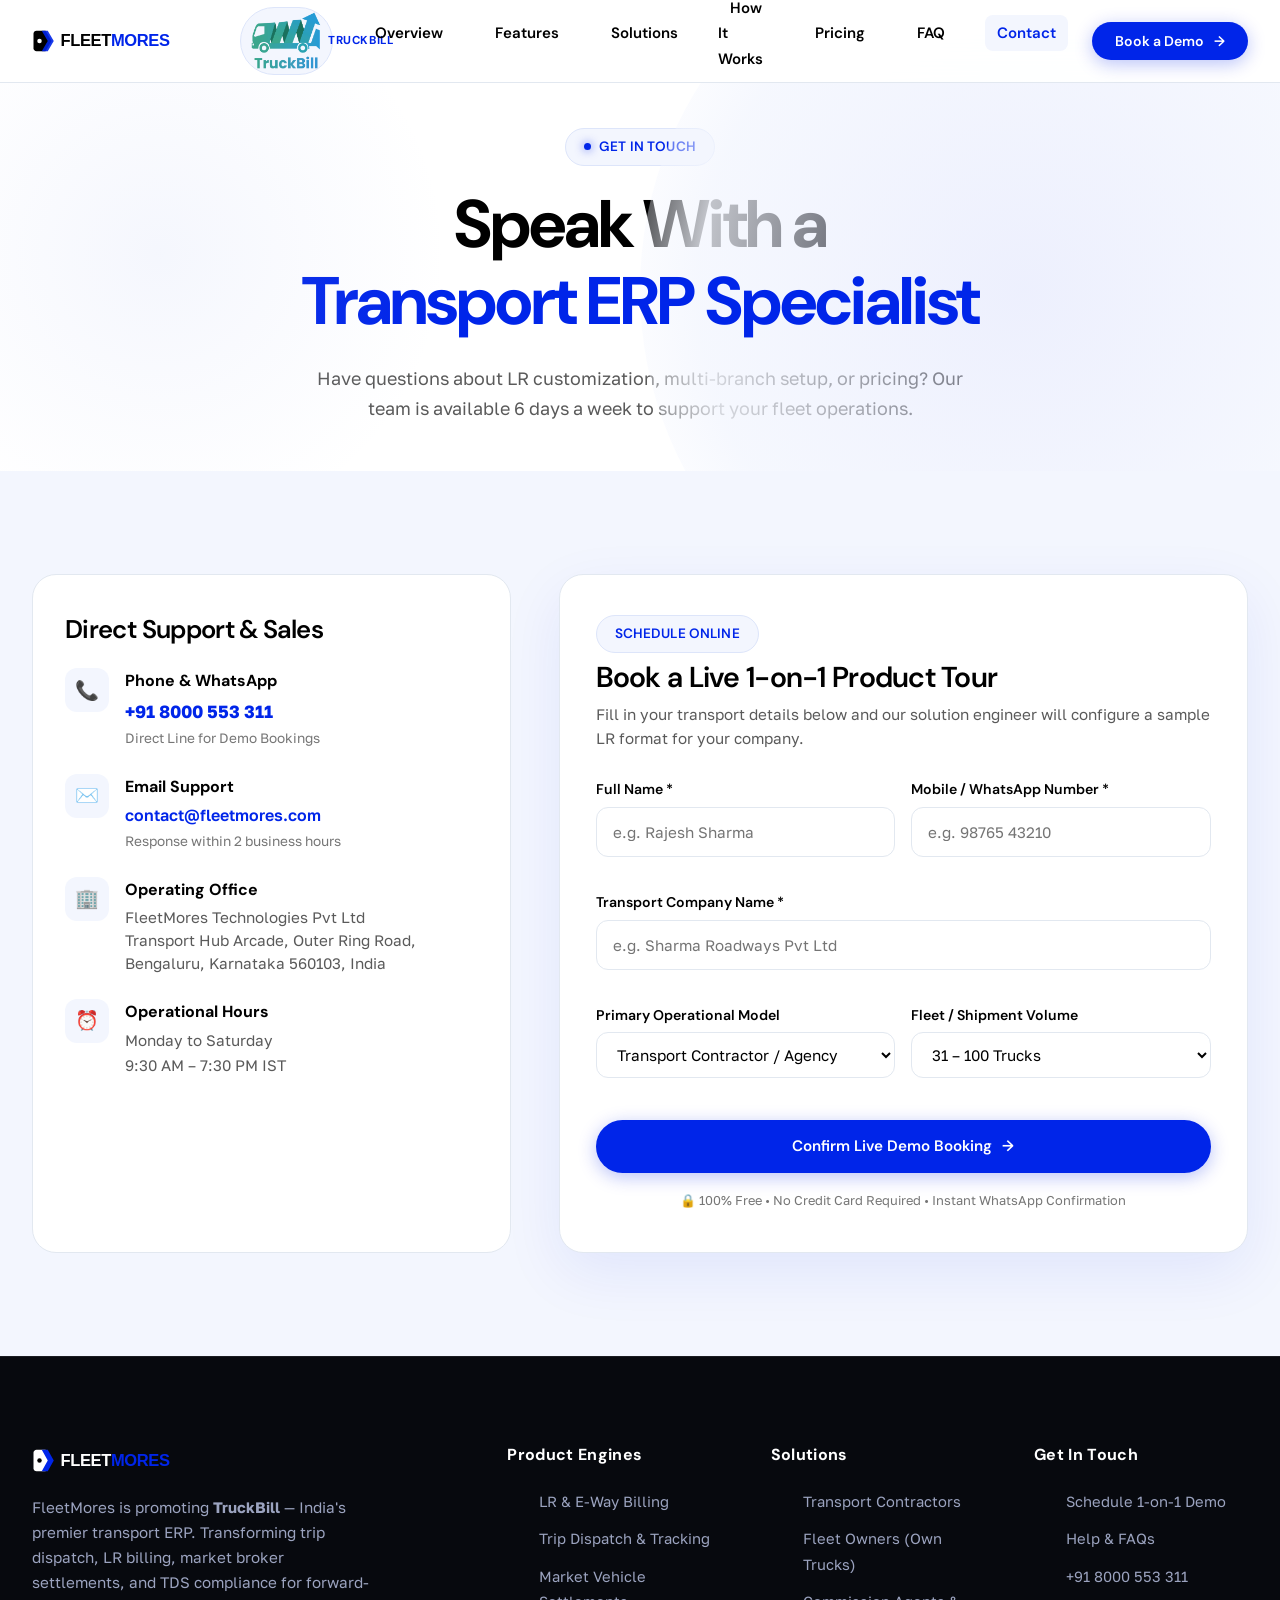
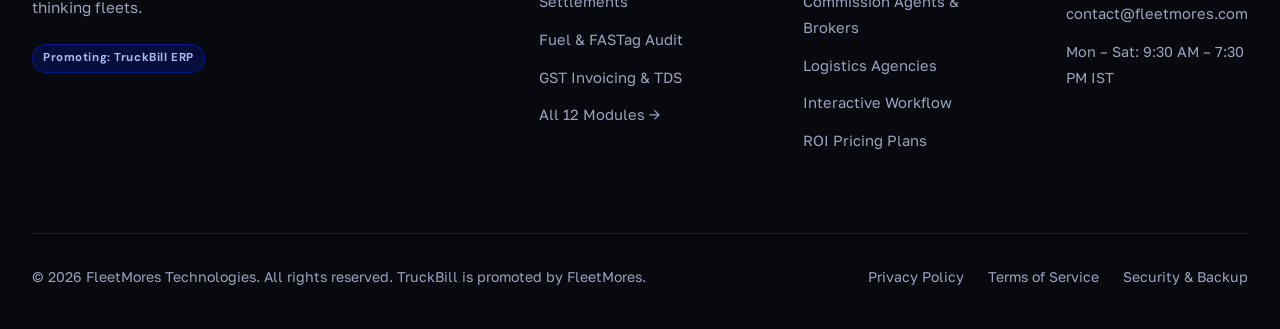
==== commit 813d34a7: "docs: update phrasing from 'FleetMores builds TruckBill' to 'FleetMores is promoting TruckBill'" ====
--- a/contact.html
+++ b/contact.html
@@ -227,11 +227,11 @@
             <img src="assets/images/fleetmores-logo-dark.svg" alt="FLEETMORES" width="180" height="28">
           </a>
           <p>
-            FleetMores builds <strong>TruckBill</strong> — India's premier transport ERP. Transforming trip dispatch, LR billing, market broker settlements, and TDS compliance for forward-thinking fleets.
+            FleetMores is promoting <strong>TruckBill</strong> — India's premier transport ERP. Transforming trip dispatch, LR billing, market broker settlements, and TDS compliance for forward-thinking fleets.
           </p>
           <div style="margin-top: 1.5rem; display: flex; gap: 12px;">
             <span class="header-product-badge" style="background: rgba(0, 37, 233, 0.2); border-color: rgba(0, 37, 233, 0.5); color: #ABBBF2;">
-              Flagship Product: TruckBill ERP
+              Promoting: TruckBill ERP
             </span>
           </div>
         </div>
@@ -274,7 +274,7 @@
 
       <div class="footer-bottom">
         <div>
-          © 2026 FleetMores Technologies. All rights reserved. TruckBill is a registered trademark of FleetMores.
+          © 2026 FleetMores Technologies. All rights reserved. TruckBill is promoted by FleetMores.
         </div>
         <div style="display: flex; gap: 24px;">
           <a href="contact.html">Privacy Policy</a>
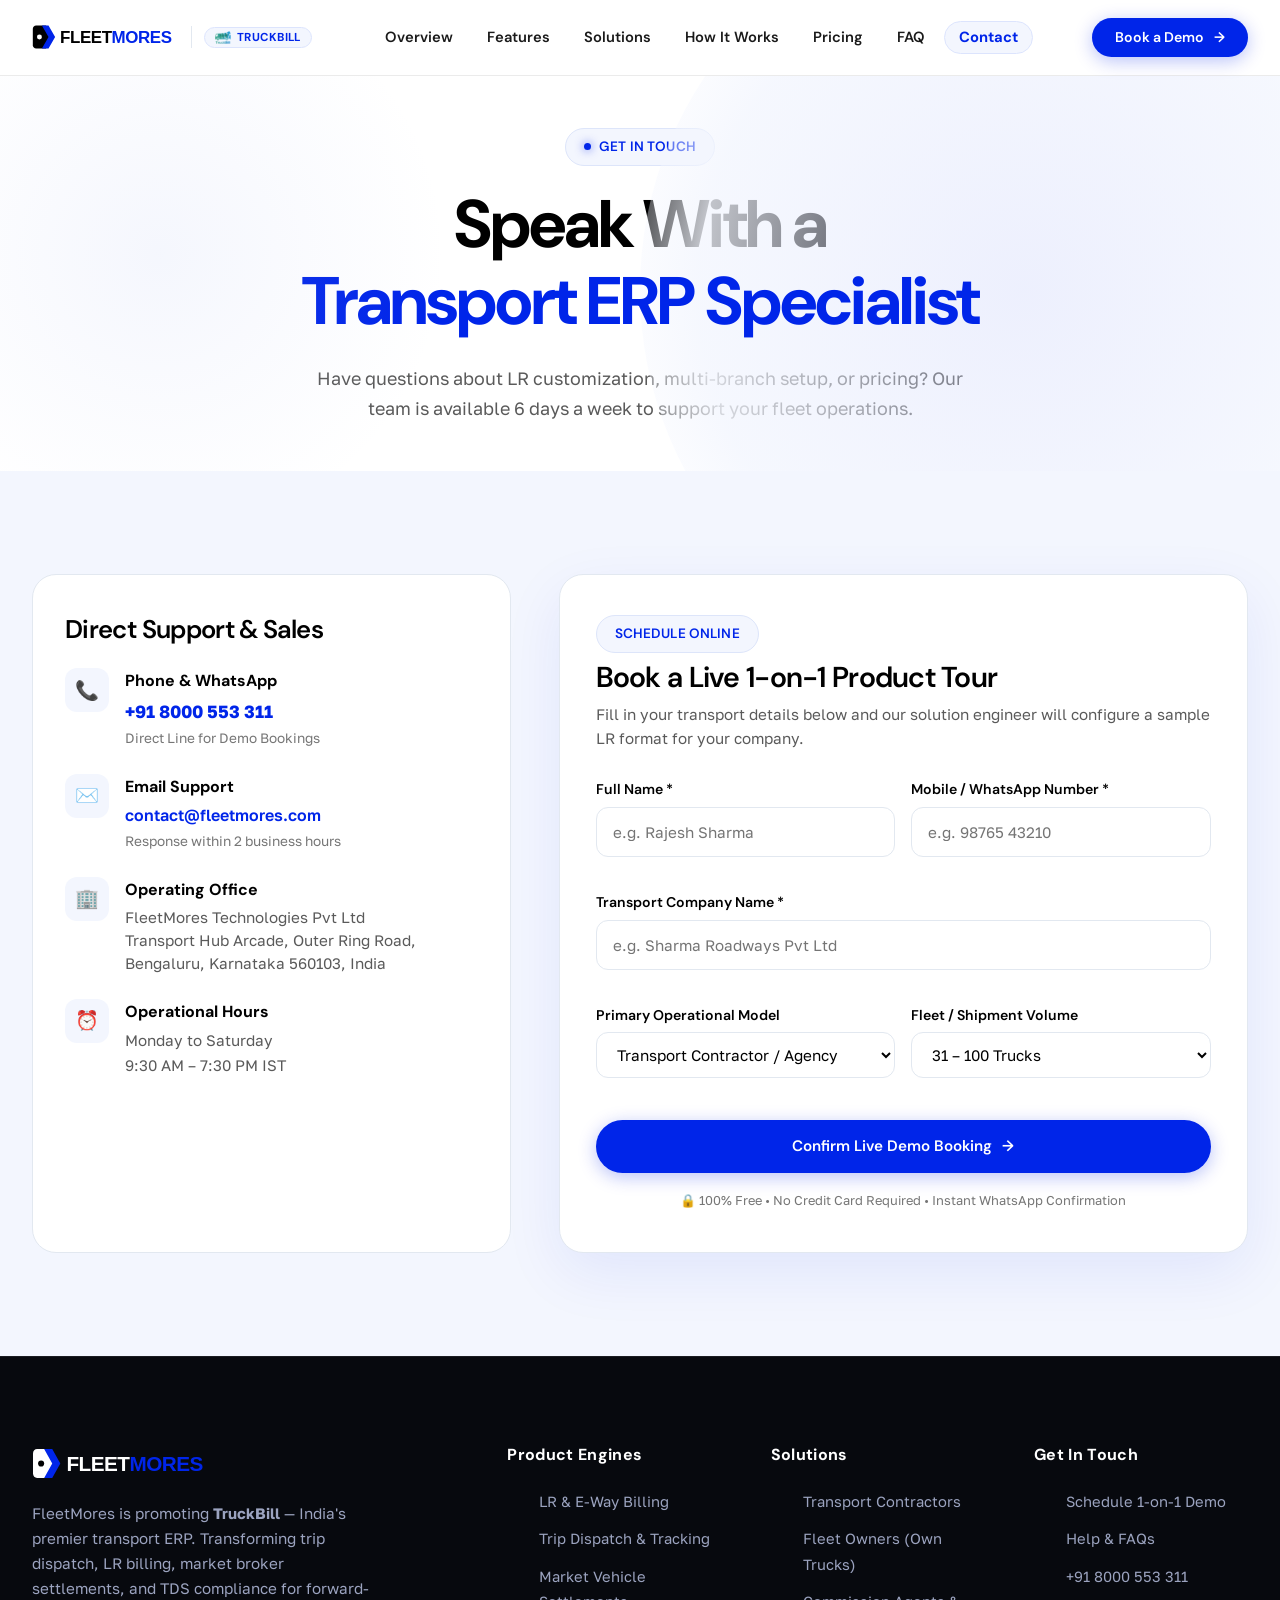
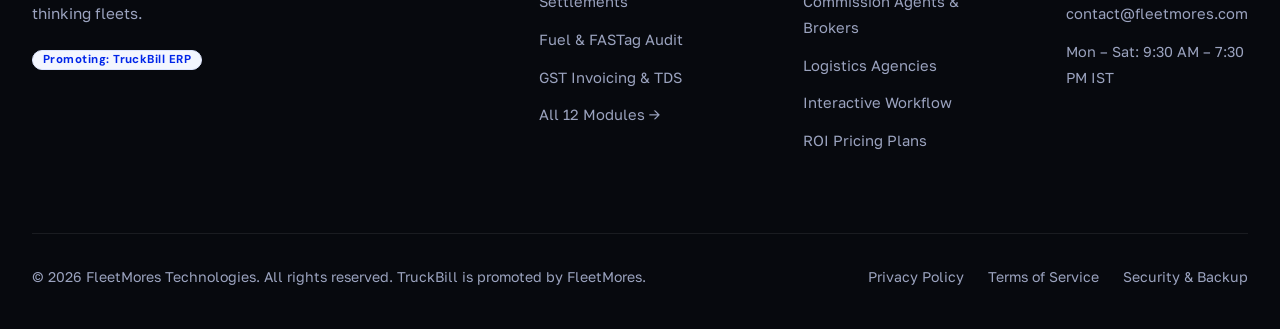
==== commit 68229293: "fix(navbar): resolve scattered navbar by eliminating Bootstrap ul margin/padding bleed, tightening l" ====
--- a/contact.html
+++ b/contact.html
@@ -17,10 +17,10 @@
     <div class="container-fm">
       <div class="header-inner">
         <a href="index.html" class="header-brand-group" aria-label="FleetMores Home">
-          <img src="assets/images/fleetmores-logo.svg" alt="FLEETMORES" width="180" height="28">
+          <img src="assets/images/fleetmores-logo.svg" alt="FLEETMORES" class="brand-logo-img" width="180" height="28">
           <span class="header-brand-divider"></span>
           <span class="header-product-badge">
-            <img src="assets/images/truckbill-logo.png" alt="TruckBill" height="14" style="vertical-align: middle;">
+            <img src="assets/images/truckbill-logo.png" alt="TruckBill" width="16" height="13" style="height: 13px !important; width: auto !important; max-height: 13px !important; display: inline-block !important; vertical-align: middle;">
             <span>TRUCKBILL</span>
           </span>
         </a>
--- a/assets/css/main.css
+++ b/assets/css/main.css
@@ -55,7 +55,7 @@
 
   /* Spacing Scale */
   --section-pad-y: clamp(5rem, 8vw, 8.5rem);
-  --container-max-w: 1280px;
+  --container-max-w: 1320px;
 
   /* Transitions */
   --ease-sassy: cubic-bezier(0.16, 1, 0.3, 1);
--- a/assets/css/components.css
+++ b/assets/css/components.css
@@ -3,130 +3,223 @@
    Header, Footer, Demo Modal, Sticky CTA, Navigation, UI Elements
    ========================================================================== */
 
-/* Header (Sassy Glassmorphic Floating Header) */
+/* ==========================================================================
+   FLEETMORES — HEADER & NAVBAR (Sassy Home-3 Style)
+   ========================================================================== */
+
 .fm-header {
   position: fixed;
   top: 0;
   left: 0;
   right: 0;
   z-index: 1000;
-  background: rgba(255, 255, 255, 0.92);
-  backdrop-filter: blur(18px);
-  -webkit-backdrop-filter: blur(18px);
-  border-bottom: 1px solid var(--fm-border-color);
-  transition: all 0.3s var(--ease-sassy);
+  background: rgba(255, 255, 255, 0.95);
+  backdrop-filter: blur(16px);
+  -webkit-backdrop-filter: blur(16px);
+  border-bottom: 1px solid rgba(0, 0, 0, 0.08);
+  transition: all 0.25s cubic-bezier(0.16, 1, 0.3, 1);
+  height: 76px;
+  display: flex;
+  align-items: center;
 }
 
 .fm-header.scrolled {
   background: rgba(255, 255, 255, 0.98);
-  box-shadow: 0 10px 30px rgba(0, 37, 233, 0.06);
-  border-bottom-color: rgba(0, 37, 233, 0.08);
+  box-shadow: 0 8px 30px rgba(0, 37, 233, 0.06);
+  border-bottom-color: rgba(0, 37, 233, 0.12);
+  height: 70px;
+}
+
+.fm-header .container-fm {
+  width: 100%;
 }
 
 .header-inner {
-  display: flex;
-  align-items: center;
-  justify-content: space-between;
-  height: 82px;
-  gap: 24px;
-}
-
+  display: flex !important;
+  align-items: center !important;
+  justify-content: space-between !important;
+  width: 100% !important;
+  gap: 16px !important;
+  flex-wrap: nowrap !important;
+}
+
+/* Brand Group: Logo + Subtle TruckBill Sub-Badge */
 .header-brand-group {
-  display: flex;
-  align-items: center;
-  gap: 14px;
-  text-decoration: none;
+  display: inline-flex !important;
+  align-items: center !important;
+  gap: 12px !important;
+  text-decoration: none !important;
+  flex-shrink: 0 !important;
+  white-space: nowrap !important;
+  cursor: pointer;
+}
+
+.header-brand-group .brand-logo-img {
+  height: 28px !important;
+  width: auto !important;
+  max-width: 180px !important;
+  display: block !important;
 }
 
 .header-brand-divider {
-  width: 1px;
-  height: 24px;
-  background-color: var(--fm-border-color);
+  width: 1px !important;
+  height: 22px !important;
+  background-color: #E2E8F0 !important;
+  display: inline-block !important;
+  flex-shrink: 0 !important;
 }
 
 .header-product-badge {
-  display: inline-flex;
-  align-items: center;
-  gap: 6px;
-  padding: 4px 10px;
-  border-radius: 9999px;
-  background: var(--fm-tertiary);
-  border: 1px solid var(--fm-tertiary-border);
-  font-family: var(--font-heading);
-  font-size: 0.72rem;
-  font-weight: 700;
-  letter-spacing: 0.05em;
-  color: var(--fm-primary);
+  display: inline-flex !important;
+  align-items: center !important;
+  gap: 6px !important;
+  padding: 3px 10px !important;
+  border-radius: 9999px !important;
+  background: #F3F6FE !important;
+  border: 1px solid #DCE4FD !important;
+  font-family: var(--font-heading) !important;
+  font-size: 0.72rem !important;
+  font-weight: 700 !important;
+  letter-spacing: 0.04em !important;
+  color: #0025E9 !important;
+  flex-shrink: 0 !important;
+  line-height: 1 !important;
+  white-space: nowrap !important;
+}
+
+.header-product-badge img {
+  height: 13px !important;
+  width: auto !important;
+  max-height: 13px !important;
+  display: inline-block !important;
+  vertical-align: middle !important;
+  margin: 0 !important;
+  padding: 0 !important;
+}
+
+/* Desktop Navigation (Center Aligned, Perfectly Spaced) */
+.fm-header nav {
+  display: flex !important;
+  align-items: center !important;
+  justify-content: center !important;
+  margin: 0 !important;
+  padding: 0 !important;
+  flex-grow: 1 !important;
 }
 
 .nav-desktop-links {
-  display: flex;
-  align-items: center;
-  gap: 28px;
-  list-style: none;
+  display: flex !important;
+  flex-direction: row !important;
+  align-items: center !important;
+  justify-content: center !important;
+  gap: 4px !important;
+  list-style: none !important;
+  margin: 0 !important; /* CRITICAL: Override Bootstrap ul */
+  padding: 0 !important; /* CRITICAL: Override Bootstrap ul */
+  flex-wrap: nowrap !important;
+}
+
+.nav-desktop-links li {
+  margin: 0 !important;
+  padding: 0 !important;
+  list-style: none !important;
+  display: inline-flex !important;
+  align-items: center !important;
 }
 
 .nav-desktop-links a {
-  font-family: var(--font-heading);
-  font-size: 0.94rem;
-  font-weight: 600;
-  color: var(--fm-secondary);
-  text-decoration: none;
-  padding: 8px 12px;
-  border-radius: 8px;
-  transition: all 0.2s ease;
-  position: relative;
+  display: inline-flex !important;
+  align-items: center !important;
+  font-family: var(--font-heading) !important;
+  font-size: 0.92rem !important;
+  font-weight: 600 !important;
+  color: #1a1a1a !important;
+  text-decoration: none !important;
+  padding: 8px 14px !important;
+  border-radius: 9999px !important;
+  transition: all 0.2s ease !important;
+  white-space: nowrap !important;
+  line-height: 1 !important;
+  border: 1px solid transparent !important;
 }
 
 .nav-desktop-links a:hover {
-  color: var(--fm-primary);
-  background-color: var(--fm-tertiary);
+  color: #0025E9 !important;
+  background-color: #F3F6FE !important;
 }
 
 .nav-desktop-links a.active {
-  color: var(--fm-primary);
-  background-color: var(--fm-tertiary);
-}
-
+  color: #0025E9 !important;
+  background-color: #F3F6FE !important;
+  border-color: #DCE4FD !important;
+  font-weight: 700 !important;
+}
+
+/* Right Desktop CTA */
 .nav-desktop-cta {
-  display: flex;
-  align-items: center;
-  gap: 12px;
-}
-
-/* Hamburger Toggle */
+  display: flex !important;
+  align-items: center !important;
+  flex-shrink: 0 !important;
+  white-space: nowrap !important;
+  margin: 0 !important;
+  padding: 0 !important;
+}
+
+.nav-desktop-cta .btn-sassy {
+  padding: 10px 22px !important;
+  font-size: 0.88rem !important;
+  white-space: nowrap !important;
+  line-height: 1.2 !important;
+}
+
+/* Hamburger Button */
 .hamburger-toggle {
-  display: none;
-  background: none;
-  border: none;
-  width: 40px;
-  height: 40px;
-  border-radius: 10px;
-  align-items: center;
-  justify-content: center;
-  cursor: pointer;
-  padding: 0;
-  flex-direction: column;
-  gap: 5px;
+  display: none !important;
+  background: none !important;
+  border: 1.5px solid #E2E8F0 !important;
+  width: 42px !important;
+  height: 42px !important;
+  border-radius: 12px !important;
+  align-items: center !important;
+  justify-content: center !important;
+  cursor: pointer !important;
+  padding: 0 !important;
+  flex-direction: column !important;
+  gap: 5px !important;
+  flex-shrink: 0 !important;
+  transition: all 0.2s ease !important;
+}
+
+.hamburger-toggle:hover {
+  background-color: #F3F6FE !important;
+  border-color: #0025E9 !important;
 }
 
 .hamburger-line {
-  width: 22px;
-  height: 2px;
-  background-color: var(--fm-secondary);
-  border-radius: 2px;
-  transition: all 0.25s ease;
-}
-
-@media (max-width: 991px) {
+  width: 20px !important;
+  height: 2px !important;
+  background-color: #000000 !important;
+  border-radius: 2px !important;
+  transition: all 0.25s ease !important;
+}
+
+/* Responsive Breakpoints */
+@media (max-width: 1080px) {
+  .fm-header nav,
   .nav-desktop-links,
   .nav-desktop-cta {
-    display: none;
+    display: none !important;
   }
+
   .hamburger-toggle {
-    display: flex;
+    display: flex !important;
   }
-}
+
+  .fm-header {
+    height: 68px !important;
+  }
+}
+
 
 /* Mobile Nav Drawer */
 .mobile-nav-drawer {
--- a/assets/css/responsive.css
+++ b/assets/css/responsive.css
@@ -4,7 +4,7 @@
    ========================================================================== */
 
 /* Tablet (<= 991px) */
-@media (max-width: 991px) {
+@media (max-width: 1080px) {
   .nav-desktop-links,
   .nav-desktop-cta {
     display: none !important;
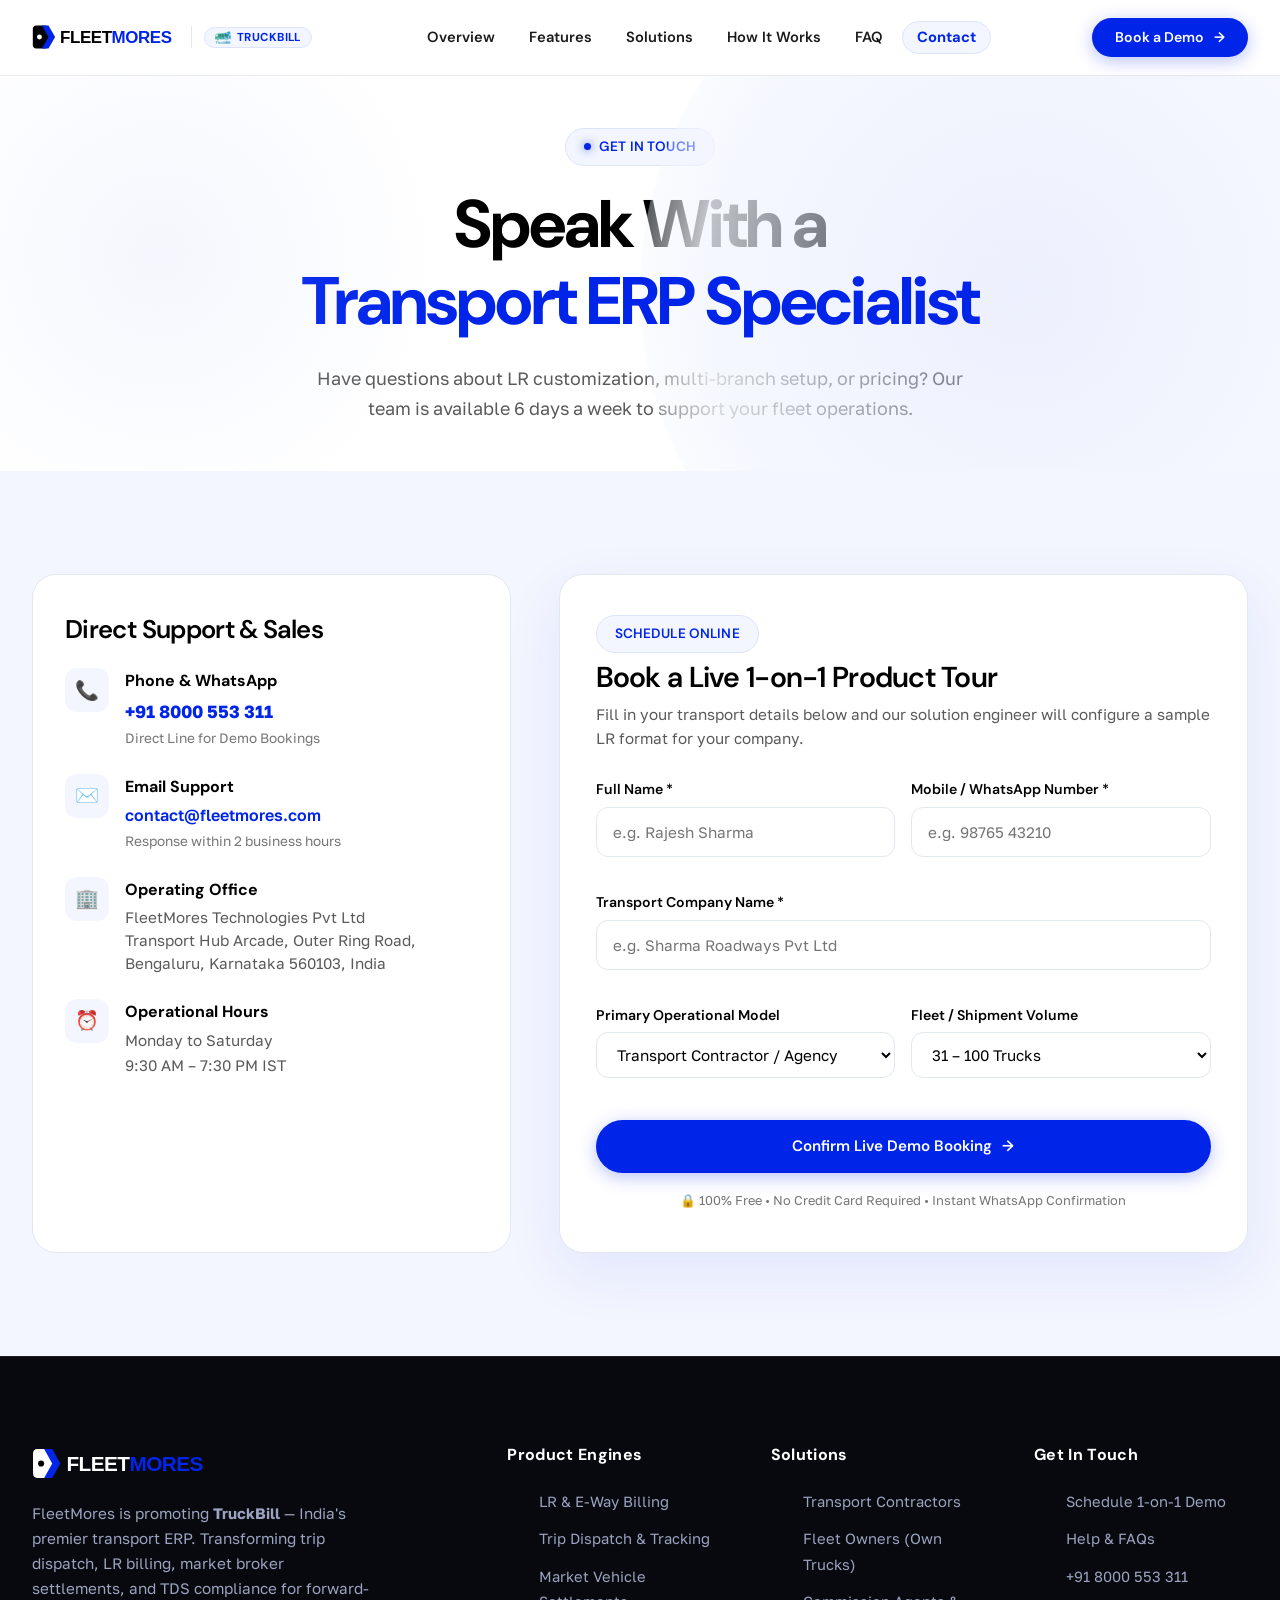
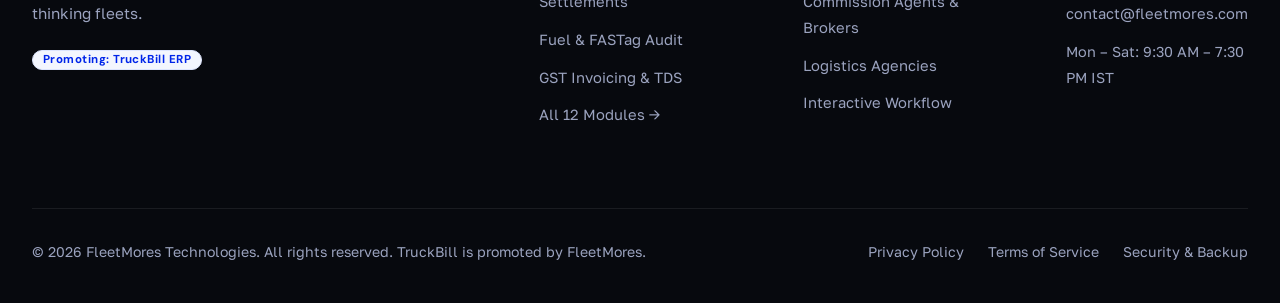
==== commit f70573c2: "feat: remove pricing tab, page, and references across site" ====
--- a/contact.html
+++ b/contact.html
@@ -1,15 +1,134 @@
 <!DOCTYPE html>
-<html lang="en">
+<html lang="en-IN">
 <head>
   <meta charset="UTF-8">
   <meta name="viewport" content="width=device-width, initial-scale=1.0, maximum-scale=5.0">
-  <title>Contact & Schedule Demo — FleetMores Technologies | TruckBill</title>
-  <meta name="description" content="Get in touch with FleetMores Technologies. Book a personalized live walkthrough of TruckBill transport ERP for your logistics operations.">
+  <title>Book a Live TruckBill Demo & Contact Sales | FleetMores Bengaluru</title>
+  <meta name="description" content="Schedule a 1-on-1 personalized live demonstration of TruckBill transport ERP. Speak with logistics software specialists in Bengaluru, India. Call +91 8000 553 311.">
+  <meta name="keywords" content="TruckBill demo, contact FleetMores, transport software consultation, logistics software Bengaluru, transport ERP support India, book a demo TruckBill">
+  <meta name="author" content="FleetMores Technologies">
+  
+  <!-- Canonical & Alternate Links -->
   <link rel="canonical" href="https://fleetmores.com/contact.html">
+  <link rel="alternate" hreflang="en-IN" href="https://fleetmores.com/contact.html">
+  <link rel="alternate" hreflang="x-default" href="https://fleetmores.com/contact.html">
+
+  <!-- Search Engine & Answer Engine Directives -->
+  <meta name="robots" content="index, follow, max-image-preview:large, max-snippet:-1, max-video-preview:-1">
+  <meta name="googlebot" content="index, follow, max-snippet:-1, max-image-preview:large">
+  <meta name="bingbot" content="index, follow, max-snippet:-1, max-image-preview:large">
+
+  <!-- Geographic & Indian Localization Metadata (Geo-Friendly SEO) -->
+  <meta name="geo.region" content="IN-KA">
+  <meta name="geo.placename" content="Bengaluru">
+  <meta name="geo.position" content="12.9237;77.6842">
+  <meta name="ICBM" content="12.9237, 77.6842">
+  <meta name="geo.country" content="IN">
+  <meta name="target" content="all">
+  <meta name="audience" content="Transport Contractors, Fleet Owners, Logistics Agencies, Freight Brokers, India">
+
+  <!-- Open Graph / Facebook -->
+  <meta property="og:type" content="website">
+  <meta property="og:locale" content="en_IN">
+  <meta property="og:site_name" content="FleetMores — Promoting TruckBill">
+  <meta property="og:url" content="https://fleetmores.com/contact.html">
+  <meta property="og:title" content="Book a Live TruckBill Demo & Contact Sales | FleetMores Bengaluru">
+  <meta property="og:description" content="Schedule a 1-on-1 personalized live demonstration of TruckBill transport ERP. Speak with logistics software specialists in Bengaluru, India. Call +91 8000 553 311.">
+  <meta property="og:image" content="https://fleetmores.com/assets/images/fleetmores-logo.svg">
+  <meta property="og:image:width" content="1200">
+  <meta property="og:image:height" content="630">
+  <meta property="og:image:alt" content="FleetMores promoting TruckBill Transport ERP">
+
+  <!-- Twitter Card -->
+  <meta name="twitter:card" content="summary_large_image">
+  <meta name="twitter:site" content="@fleetmores">
+  <meta name="twitter:title" content="Book a Live TruckBill Demo & Contact Sales | FleetMores Bengaluru">
+  <meta name="twitter:description" content="Schedule a 1-on-1 personalized live demonstration of TruckBill transport ERP. Speak with logistics software specialists in Bengaluru, India. Call +91 8000 553 311.">
+  <meta name="twitter:image" content="https://fleetmores.com/assets/images/fleetmores-logo.svg">
+
+  <!-- Favicon -->
+  <link rel="icon" type="image/svg+xml" href="assets/images/fleetmores-logo.svg">
+
+  <!-- CSS Dependencies -->
   <link rel="stylesheet" href="assets/css/bootstrap.min.css">
   <link rel="stylesheet" href="assets/css/main.css">
   <link rel="stylesheet" href="assets/css/components.css">
   <link rel="stylesheet" href="assets/css/responsive.css">
+
+  <!-- Schema.org JSON-LD Structured Data (AEO & SEO) -->
+  <script type="application/ld+json">
+{
+  "@context": "https://schema.org",
+  "@graph": [
+    {
+      "@type": "BreadcrumbList",
+      "itemListElement": [
+        {
+          "@type": "ListItem",
+          "position": 1,
+          "name": "Home",
+          "item": "https://fleetmores.com/"
+        },
+        {
+          "@type": "ListItem",
+          "position": 2,
+          "name": "Contact",
+          "item": "https://fleetmores.com/contact.html"
+        }
+      ]
+    },
+    {
+      "@type": "ContactPage",
+      "@id": "https://fleetmores.com/contact.html#page",
+      "name": "Contact FleetMores & Book TruckBill Demo",
+      "description": "Get in touch with FleetMores Technologies for product demos, pricing inquiries, and transport operational onboarding.",
+      "publisher": {
+        "@type": "Organization",
+        "name": "FleetMores Technologies",
+        "url": "https://fleetmores.com/"
+      }
+    },
+    {
+      "@type": "LocalBusiness",
+      "@id": "https://fleetmores.com/#localbusiness",
+      "name": "FleetMores Technologies Pvt Ltd",
+      "image": "https://fleetmores.com/assets/images/fleetmores-logo.svg",
+      "telephone": "+91-8000-553-311",
+      "email": "contact@fleetmores.com",
+      "url": "https://fleetmores.com/",
+      "address": {
+        "@type": "PostalAddress",
+        "streetAddress": "Outer Ring Road, Bellandur",
+        "addressLocality": "Bengaluru",
+        "addressRegion": "Karnataka",
+        "postalCode": "560103",
+        "addressCountry": "IN"
+      },
+      "geo": {
+        "@type": "GeoCoordinates",
+        "latitude": 12.9237,
+        "longitude": 77.6842
+      },
+      "openingHoursSpecification": [
+        {
+          "@type": "OpeningHoursSpecification",
+          "dayOfWeek": [
+            "Monday",
+            "Tuesday",
+            "Wednesday",
+            "Thursday",
+            "Friday",
+            "Saturday"
+          ],
+          "opens": "09:30",
+          "closes": "19:30"
+        }
+      ],
+      "areaServed": "IN"
+    }
+  ]
+}
+  </script>
 </head>
 <body>
   <!-- HEADER (Sassy Glassmorphic Header) -->
@@ -31,7 +150,6 @@
             <li><a href="features.html" class="">Features</a></li>
             <li><a href="solutions.html" class="">Solutions</a></li>
             <li><a href="how-it-works.html" class="">How It Works</a></li>
-            <li><a href="pricing.html" class="">Pricing</a></li>
             <li><a href="faq.html" class="">FAQ</a></li>
             <li><a href="contact.html" class="active">Contact</a></li>
           </ul>
@@ -65,7 +183,6 @@
         <li><a href="features.html" class=""><span>Features (12 Engines)</span> <span>→</span></a></li>
         <li><a href="solutions.html" class=""><span>Solutions by Segment</span> <span>→</span></a></li>
         <li><a href="how-it-works.html" class=""><span>How It Works</span> <span>→</span></a></li>
-        <li><a href="pricing.html" class=""><span>Pricing Plans</span> <span>→</span></a></li>
         <li><a href="faq.html" class=""><span>FAQs</span> <span>→</span></a></li>
         <li><a href="contact.html" class="active"><span>Contact & Schedule</span> <span>→</span></a></li>
       </ul>
@@ -256,7 +373,6 @@
             <li><a href="solutions.html#commission-agents">Commission Agents & Brokers</a></li>
             <li><a href="solutions.html#logistics-hubs">Logistics Agencies</a></li>
             <li><a href="how-it-works.html">Interactive Workflow</a></li>
-            <li><a href="pricing.html">ROI Pricing Plans</a></li>
           </ul>
         </div>
 
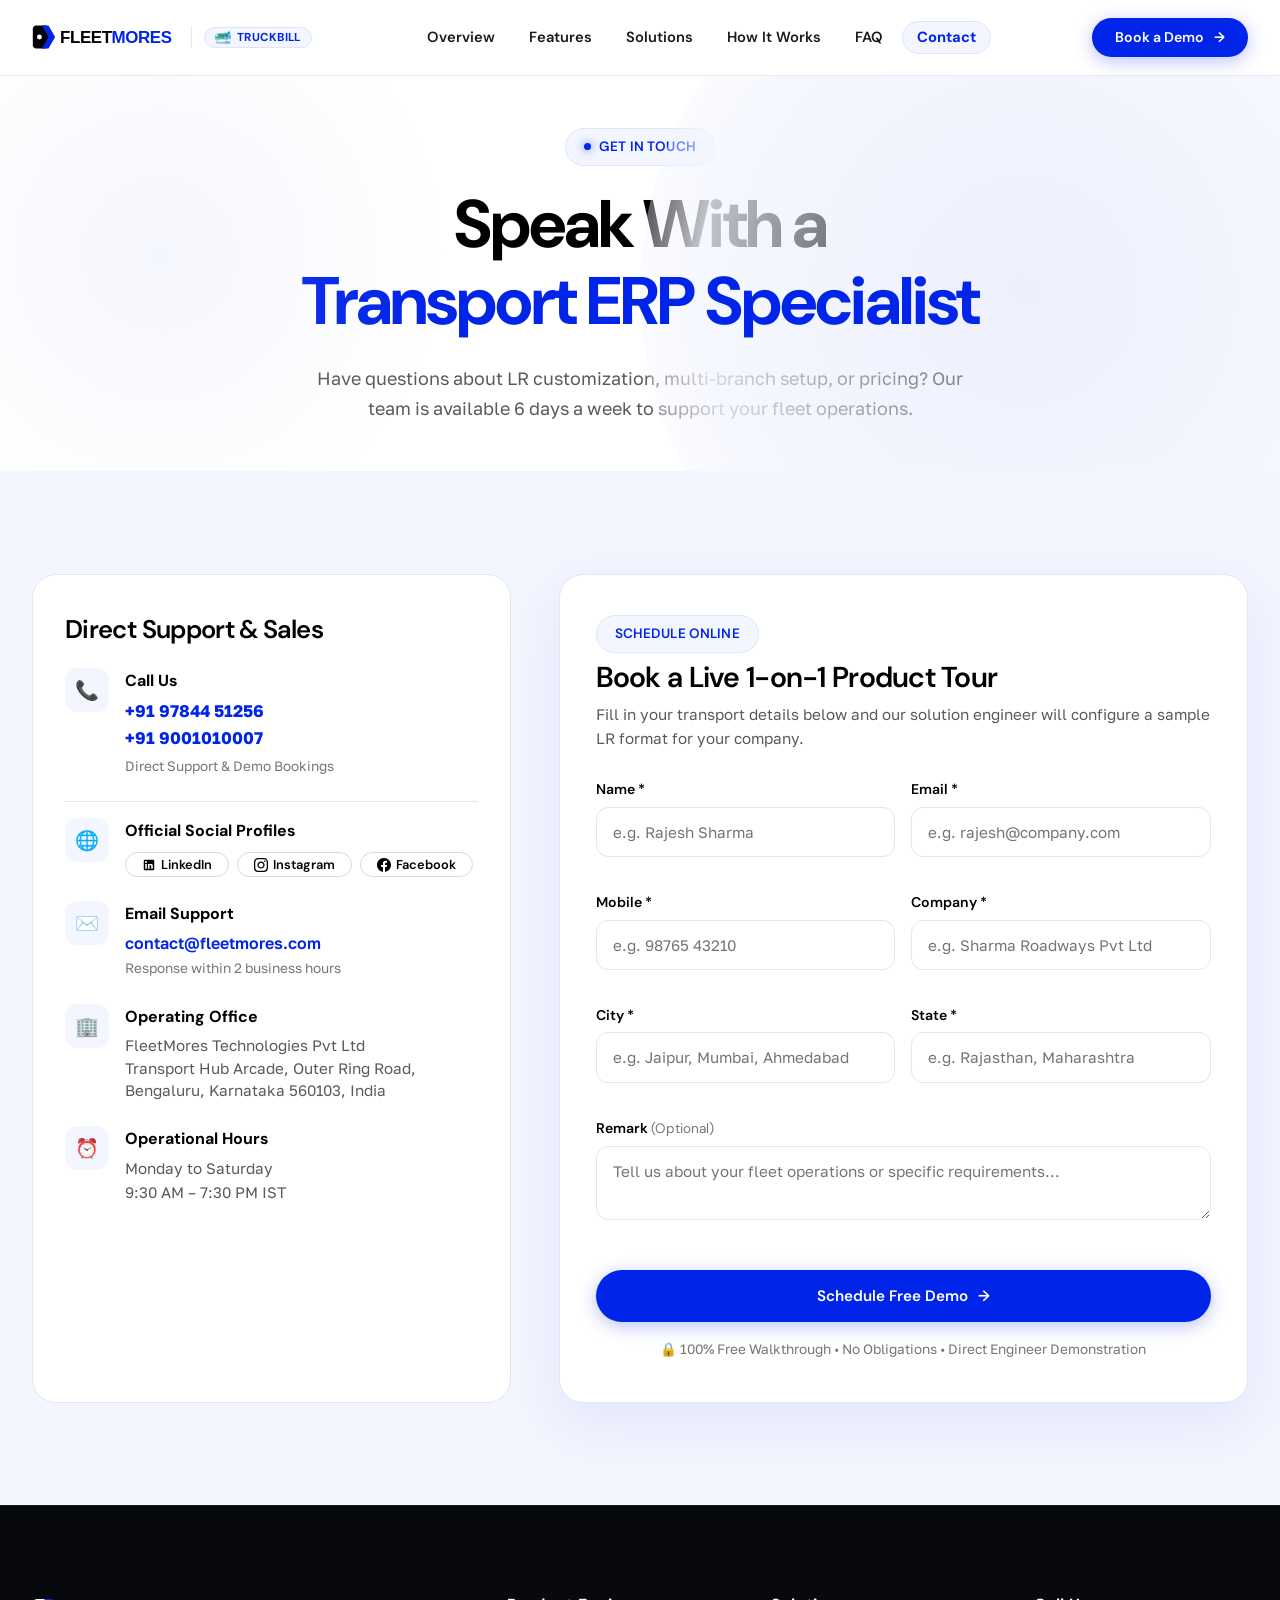
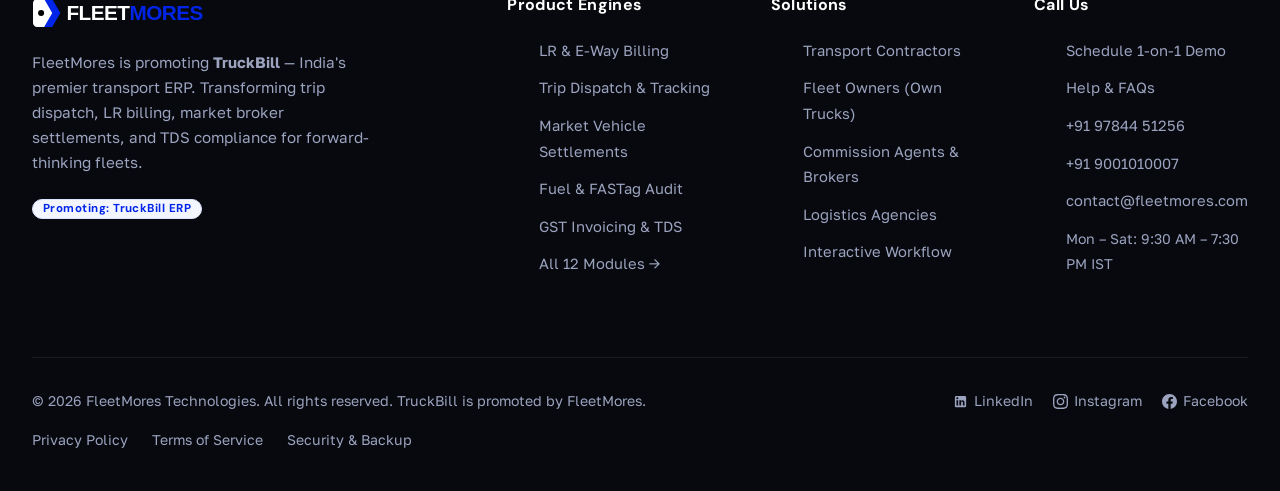
==== commit fe92c93d: "feat: add contact numbers +91 97844 51256, +91 9001010007, official social links and 7-field easy de" ====
--- a/contact.html
+++ b/contact.html
@@ -4,7 +4,7 @@
   <meta charset="UTF-8">
   <meta name="viewport" content="width=device-width, initial-scale=1.0, maximum-scale=5.0">
   <title>Book a Live TruckBill Demo & Contact Sales | FleetMores Bengaluru</title>
-  <meta name="description" content="Schedule a 1-on-1 personalized live demonstration of TruckBill transport ERP. Speak with logistics software specialists in Bengaluru, India. Call +91 8000 553 311.">
+  <meta name="description" content="Schedule a 1-on-1 personalized live demonstration of TruckBill transport ERP. Speak with logistics software specialists in Bengaluru, India. Call +91 97844 51256.">
   <meta name="keywords" content="TruckBill demo, contact FleetMores, transport software consultation, logistics software Bengaluru, transport ERP support India, book a demo TruckBill">
   <meta name="author" content="FleetMores Technologies">
   
@@ -33,7 +33,7 @@
   <meta property="og:site_name" content="FleetMores — Promoting TruckBill">
   <meta property="og:url" content="https://fleetmores.com/contact.html">
   <meta property="og:title" content="Book a Live TruckBill Demo & Contact Sales | FleetMores Bengaluru">
-  <meta property="og:description" content="Schedule a 1-on-1 personalized live demonstration of TruckBill transport ERP. Speak with logistics software specialists in Bengaluru, India. Call +91 8000 553 311.">
+  <meta property="og:description" content="Schedule a 1-on-1 personalized live demonstration of TruckBill transport ERP. Speak with logistics software specialists in Bengaluru, India. Call +91 97844 51256.">
   <meta property="og:image" content="https://fleetmores.com/assets/images/fleetmores-logo.svg">
   <meta property="og:image:width" content="1200">
   <meta property="og:image:height" content="630">
@@ -43,7 +43,7 @@
   <meta name="twitter:card" content="summary_large_image">
   <meta name="twitter:site" content="@fleetmores">
   <meta name="twitter:title" content="Book a Live TruckBill Demo & Contact Sales | FleetMores Bengaluru">
-  <meta name="twitter:description" content="Schedule a 1-on-1 personalized live demonstration of TruckBill transport ERP. Speak with logistics software specialists in Bengaluru, India. Call +91 8000 553 311.">
+  <meta name="twitter:description" content="Schedule a 1-on-1 personalized live demonstration of TruckBill transport ERP. Speak with logistics software specialists in Bengaluru, India. Call +91 97844 51256.">
   <meta name="twitter:image" content="https://fleetmores.com/assets/images/fleetmores-logo.svg">
 
   <!-- Favicon -->
@@ -93,7 +93,7 @@
       "@id": "https://fleetmores.com/#localbusiness",
       "name": "FleetMores Technologies Pvt Ltd",
       "image": "https://fleetmores.com/assets/images/fleetmores-logo.svg",
-      "telephone": "+91-8000-553-311",
+      "telephone": "+91-97844-51256",
       "email": "contact@fleetmores.com",
       "url": "https://fleetmores.com/",
       "address": {
@@ -223,9 +223,32 @@
               <div style="display: flex; gap: 16px; align-items: flex-start;">
                 <div style="width: 44px; height: 44px; border-radius: 12px; background: var(--fm-tertiary); color: var(--fm-primary); display: flex; align-items: center; justify-content: center; font-size: 1.2rem; flex-shrink: 0;">📞</div>
                 <div>
-                  <strong style="color: #000; font-family: var(--font-heading); display: block; margin-bottom: 4px;">Phone & WhatsApp</strong>
-                  <a href="tel:+918000553311" style="color: var(--fm-primary); font-size: 1.1rem; font-weight: 700;">+91 8000 553 311</a>
-                  <div style="color: var(--fm-muted-text); font-size: 0.85rem; margin-top: 2px;">Direct Line for Demo Bookings</div>
+                  <strong style="color: #000; font-family: var(--font-heading); display: block; margin-bottom: 4px;">Call Us</strong>
+                  <div><a href="tel:+919784451256" style="color: var(--fm-primary); font-size: 1.05rem; font-weight: 700;">+91 97844 51256</a></div>
+                  <div><a href="tel:+919001010007" style="color: var(--fm-primary); font-size: 1.05rem; font-weight: 700;">+91 9001010007</a></div>
+                  <div style="color: var(--fm-muted-text); font-size: 0.85rem; margin-top: 4px;">Direct Support & Demo Bookings</div>
+                </div>
+              </div>
+
+              <!-- Social Links Card -->
+              <div style="display: flex; gap: 16px; align-items: flex-start; padding-top: 16px; border-top: 1px solid var(--fm-border-color);">
+                <div style="width: 44px; height: 44px; border-radius: 12px; background: var(--fm-tertiary); color: var(--fm-primary); display: flex; align-items: center; justify-content: center; font-size: 1.2rem; flex-shrink: 0;">🌐</div>
+                <div>
+                  <strong style="color: #000; font-family: var(--font-heading); display: block; margin-bottom: 8px;">Official Social Profiles</strong>
+                  <div style="display: flex; flex-wrap: wrap; gap: 8px;">
+                    <a href="https://www.linkedin.com/showcase/truckbill/" target="_blank" rel="noopener" class="btn-sassy btn-sassy-outline py-1 px-3" style="font-size: 0.8rem; display: inline-flex; align-items: center; gap: 5px;">
+                      <svg width="14" height="14" viewBox="0 0 24 24" fill="currentColor"><path d="M19 3a2 2 0 0 1 2 2v14a2 2 0 0 1-2 2H5a2 2 0 0 1-2-2V5a2 2 0 0 1 2-2h14m-.5 15.5v-5.3a3.26 3.26 0 0 0-3.26-3.26c-.85 0-1.84.52-2.28 1.3v-1.11h-2.79v8.37h2.79v-4.93c0-.77.62-1.4 1.39-1.4a1.4 1.4 0 0 1 1.4 1.4v4.93h2.75M6.88 8.56a1.68 1.68 0 0 0 1.68-1.68c0-.93-.75-1.69-1.68-1.69a1.69 1.69 0 0 0-1.69 1.69c0 .93.76 1.68 1.69 1.68m1.39 9.94v-8.37H5.5v8.37h2.77z"/></svg>
+                      LinkedIn
+                    </a>
+                    <a href="https://www.instagram.com/truckbill.in/" target="_blank" rel="noopener" class="btn-sassy btn-sassy-outline py-1 px-3" style="font-size: 0.8rem; display: inline-flex; align-items: center; gap: 5px;">
+                      <svg width="14" height="14" viewBox="0 0 24 24" fill="currentColor"><path d="M12 2.163c3.204 0 3.584.012 4.85.07 3.252.148 4.771 1.691 4.919 4.919.058 1.265.069 1.645.069 4.849 0 3.205-.012 3.584-.069 4.849-.149 3.225-1.664 4.771-4.919 4.919-1.266.058-1.644.07-4.85.07-3.204 0-3.584-.012-4.849-.07-3.26-.149-4.771-1.699-4.919-4.92-.058-1.265-.07-1.644-.07-4.849 0-3.204.013-3.583.07-4.849.149-3.227 1.664-4.771 4.919-4.919 1.266-.057 1.645-.069 4.849-.069zm0-2.163c-3.259 0-3.667.014-4.947.072-4.358.2-6.78 2.618-6.98 6.98-.059 1.281-.073 1.689-.073 4.948 0 3.259.014 3.668.072 4.948.2 4.358 2.618 6.78 6.98 6.98 1.281.058 1.689.072 4.948.072 3.259 0 3.668-.014 4.948-.072 4.354-.2 6.782-2.618 6.979-6.98.059-1.28.073-1.689.073-4.948 0-3.259-.014-3.667-.072-4.947-.196-4.354-2.617-6.78-6.979-6.98-1.281-.059-1.69-.073-4.949-.073zm0 5.838c-3.403 0-6.162 2.759-6.162 6.162s2.759 6.163 6.162 6.163 6.162-2.759 6.162-6.163c0-3.403-2.759-6.162-6.162-6.162zm0 10.162c-2.209 0-4-1.79-4-4 0-2.209 1.791-4 4-4s4 1.791 4 4c0 2.21-1.791 4-4 4zm6.406-11.845c-.796 0-1.441.645-1.441 1.44s.645 1.44 1.441 1.44c.795 0 1.439-.645 1.439-1.44s-.644-1.44-1.439-1.44z"/></svg>
+                      Instagram
+                    </a>
+                    <a href="https://www.facebook.com/profile.php?id=61593975432299" target="_blank" rel="noopener" class="btn-sassy btn-sassy-outline py-1 px-3" style="font-size: 0.8rem; display: inline-flex; align-items: center; gap: 5px;">
+                      <svg width="14" height="14" viewBox="0 0 24 24" fill="currentColor"><path d="M24 12.073c0-6.627-5.373-12-12-12s-12 5.373-12 12c0 5.99 4.388 10.954 10.125 11.854v-8.385H7.078v-3.47h3.047V9.43c0-3.007 1.792-4.669 4.533-4.669 1.312 0 2.686.235 2.686.235v2.953H15.83c-1.491 0-1.956.925-1.956 1.874v2.25h3.328l-.532 3.47h-2.796v8.385C19.612 23.027 24 18.062 24 12.073z"/></svg>
+                      Facebook
+                    </a>
+                  </div>
                 </div>
               </div>
 
@@ -273,59 +296,61 @@
               Fill in your transport details below and our solution engineer will configure a sample LR format for your company.
             </p>
 
-            <form onsubmit="return handleDemoSubmit(event);">
+                        <form id="contactPageForm" onsubmit="return handleDemoSubmit(event);">
               <div class="row g-3">
                 <div class="col-12 col-md-6">
                   <div class="form-group-fm">
-                    <label class="form-label-fm">Full Name *</label>
-                    <input type="text" class="form-input-fm" required placeholder="e.g. Rajesh Sharma">
+                    <label class="form-label-fm" for="contactName">Name *</label>
+                    <input type="text" class="form-input-fm" id="contactName" name="name" required placeholder="e.g. Rajesh Sharma" autocomplete="name">
                   </div>
                 </div>
                 <div class="col-12 col-md-6">
                   <div class="form-group-fm">
-                    <label class="form-label-fm">Mobile / WhatsApp Number *</label>
-                    <input type="tel" class="form-input-fm" required placeholder="e.g. 98765 43210">
+                    <label class="form-label-fm" for="contactEmail">Email *</label>
+                    <input type="email" class="form-input-fm" id="contactEmail" name="email" required placeholder="e.g. rajesh@company.com" autocomplete="email">
+                  </div>
+                </div>
+                <div class="col-12 col-md-6">
+                  <div class="form-group-fm">
+                    <label class="form-label-fm" for="contactPhone">Mobile *</label>
+                    <input type="tel" class="form-input-fm" id="contactPhone" name="phone" required placeholder="e.g. 98765 43210" autocomplete="tel">
+                  </div>
+                </div>
+                <div class="col-12 col-md-6">
+                  <div class="form-group-fm">
+                    <label class="form-label-fm" for="contactCompany">Company *</label>
+                    <input type="text" class="form-input-fm" id="contactCompany" name="company" required placeholder="e.g. Sharma Roadways Pvt Ltd" autocomplete="organization">
+                  </div>
+                </div>
+                <div class="col-12 col-md-6">
+                  <div class="form-group-fm">
+                    <label class="form-label-fm" for="contactCity">City *</label>
+                    <input type="text" class="form-input-fm" id="contactCity" name="city" required placeholder="e.g. Jaipur, Mumbai, Ahmedabad" autocomplete="address-level2">
+                  </div>
+                </div>
+                <div class="col-12 col-md-6">
+                  <div class="form-group-fm">
+                    <label class="form-label-fm" for="contactState">State *</label>
+                    <input type="text" class="form-input-fm" id="contactState" name="state" required placeholder="e.g. Rajasthan, Maharashtra" autocomplete="address-level1">
                   </div>
                 </div>
                 <div class="col-12">
                   <div class="form-group-fm">
-                    <label class="form-label-fm">Transport Company Name *</label>
-                    <input type="text" class="form-input-fm" required placeholder="e.g. Sharma Roadways Pvt Ltd">
-                  </div>
-                </div>
-                <div class="col-12 col-md-6">
-                  <div class="form-group-fm">
-                    <label class="form-label-fm">Primary Operational Model</label>
-                    <select class="form-select-fm">
-                      <option value="transporter">Transport Contractor / Agency</option>
-                      <option value="fleet_owner">Fleet Owner (Own Trucks)</option>
-                      <option value="broker">Commission Agent / Broker</option>
-                      <option value="logistics">Multi-Hub Logistics Provider</option>
-                    </select>
-                  </div>
-                </div>
-                <div class="col-12 col-md-6">
-                  <div class="form-group-fm">
-                    <label class="form-label-fm">Fleet / Shipment Volume</label>
-                    <select class="form-select-fm">
-                      <option value="1-10">1 – 10 Trucks / LRs per day</option>
-                      <option value="11-30">11 – 30 Trucks</option>
-                      <option value="31-100" selected>31 – 100 Trucks</option>
-                      <option value="100+">100+ Commercial Fleet</option>
-                    </select>
+                    <label class="form-label-fm" for="contactRemark">Remark <span style="font-weight: 400; color: var(--fm-muted-text); font-size: 0.85rem;">(Optional)</span></label>
+                    <textarea class="form-input-fm" id="contactRemark" name="remark" rows="2" placeholder="Tell us about your fleet operations or specific requirements..." style="min-height: 70px; resize: vertical;"></textarea>
                   </div>
                 </div>
               </div>
 
               <div style="margin-top: 24px;">
                 <button type="submit" class="btn-sassy btn-sassy-primary w-100 py-3">
-                  <span>Confirm Live Demo Booking</span> <span class="btn-arrow">→</span>
+                  <span>Schedule Free Demo</span> <span class="btn-arrow">→</span>
                 </button>
               </div>
 
               <div style="text-align: center; margin-top: 14px;">
-                <span style="font-size: 0.8rem; color: var(--fm-muted-text);">
-                  🔒 100% Free • No Credit Card Required • Instant WhatsApp Confirmation
+                <span style="font-size: 0.85rem; color: var(--fm-muted-text);">
+                  🔒 100% Free Walkthrough • No Obligations • Direct Engineer Demonstration
                 </span>
               </div>
             </form>
@@ -377,13 +402,14 @@
         </div>
 
         <div>
-          <h4 class="footer-col-title">Get In Touch</h4>
+          <h4 class="footer-col-title">Call Us</h4>
           <ul class="footer-links-list">
             <li><a href="contact.html">Schedule 1-on-1 Demo</a></li>
             <li><a href="faq.html">Help & FAQs</a></li>
-            <li><a href="tel:+918000553311">+91 8000 553 311</a></li>
+            <li><a href="tel:+919784451256">+91 97844 51256</a></li>
+            <li><a href="tel:+919001010007">+91 9001010007</a></li>
             <li><a href="mailto:contact@fleetmores.com">contact@fleetmores.com</a></li>
-            <li><span style="color: var(--fm-dark-text-muted); font-size: 0.9rem;">Mon – Sat: 9:30 AM – 7:30 PM IST</span></li>
+            <li><span style="color: var(--fm-dark-text-muted); font-size: 0.88rem;">Mon – Sat: 9:30 AM – 7:30 PM IST</span></li>
           </ul>
         </div>
       </div>
@@ -391,6 +417,20 @@
       <div class="footer-bottom">
         <div>
           © 2026 FleetMores Technologies. All rights reserved. TruckBill is promoted by FleetMores.
+        </div>
+        <div style="display: flex; align-items: center; gap: 20px;">
+          <a href="https://www.linkedin.com/showcase/truckbill/" target="_blank" rel="noopener" aria-label="LinkedIn" style="display: inline-flex; align-items: center; gap: 6px; color: var(--fm-dark-text-muted); font-size: 0.88rem; text-decoration: none;">
+            <svg width="15" height="15" viewBox="0 0 24 24" fill="currentColor"><path d="M19 3a2 2 0 0 1 2 2v14a2 2 0 0 1-2 2H5a2 2 0 0 1-2-2V5a2 2 0 0 1 2-2h14m-.5 15.5v-5.3a3.26 3.26 0 0 0-3.26-3.26c-.85 0-1.84.52-2.28 1.3v-1.11h-2.79v8.37h2.79v-4.93c0-.77.62-1.4 1.39-1.4a1.4 1.4 0 0 1 1.4 1.4v4.93h2.75M6.88 8.56a1.68 1.68 0 0 0 1.68-1.68c0-.93-.75-1.69-1.68-1.69a1.69 1.69 0 0 0-1.69 1.69c0 .93.76 1.68 1.69 1.68m1.39 9.94v-8.37H5.5v8.37h2.77z"/></svg>
+            <span>LinkedIn</span>
+          </a>
+          <a href="https://www.instagram.com/truckbill.in/" target="_blank" rel="noopener" aria-label="Instagram" style="display: inline-flex; align-items: center; gap: 6px; color: var(--fm-dark-text-muted); font-size: 0.88rem; text-decoration: none;">
+            <svg width="15" height="15" viewBox="0 0 24 24" fill="currentColor"><path d="M12 2.163c3.204 0 3.584.012 4.85.07 3.252.148 4.771 1.691 4.919 4.919.058 1.265.069 1.645.069 4.849 0 3.205-.012 3.584-.069 4.849-.149 3.225-1.664 4.771-4.919 4.919-1.266.058-1.644.07-4.85.07-3.204 0-3.584-.012-4.849-.07-3.26-.149-4.771-1.699-4.919-4.92-.058-1.265-.07-1.644-.07-4.849 0-3.204.013-3.583.07-4.849.149-3.227 1.664-4.771 4.919-4.919 1.266-.057 1.645-.069 4.849-.069zm0-2.163c-3.259 0-3.667.014-4.947.072-4.358.2-6.78 2.618-6.98 6.98-.059 1.281-.073 1.689-.073 4.948 0 3.259.014 3.668.072 4.948.2 4.358 2.618 6.78 6.98 6.98 1.281.058 1.689.072 4.948.072 3.259 0 3.668-.014 4.948-.072 4.354-.2 6.782-2.618 6.979-6.98.059-1.28.073-1.689.073-4.948 0-3.259-.014-3.667-.072-4.947-.196-4.354-2.617-6.78-6.979-6.98-1.281-.059-1.69-.073-4.949-.073zm0 5.838c-3.403 0-6.162 2.759-6.162 6.162s2.759 6.163 6.162 6.163 6.162-2.759 6.162-6.163c0-3.403-2.759-6.162-6.162-6.162zm0 10.162c-2.209 0-4-1.79-4-4 0-2.209 1.791-4 4-4s4 1.791 4 4c0 2.21-1.791 4-4 4zm6.406-11.845c-.796 0-1.441.645-1.441 1.44s.645 1.44 1.441 1.44c.795 0 1.439-.645 1.439-1.44s-.644-1.44-1.439-1.44z"/></svg>
+            <span>Instagram</span>
+          </a>
+          <a href="https://www.facebook.com/profile.php?id=61593975432299" target="_blank" rel="noopener" aria-label="Facebook" style="display: inline-flex; align-items: center; gap: 6px; color: var(--fm-dark-text-muted); font-size: 0.88rem; text-decoration: none;">
+            <svg width="15" height="15" viewBox="0 0 24 24" fill="currentColor"><path d="M24 12.073c0-6.627-5.373-12-12-12s-12 5.373-12 12c0 5.99 4.388 10.954 10.125 11.854v-8.385H7.078v-3.47h3.047V9.43c0-3.007 1.792-4.669 4.533-4.669 1.312 0 2.686.235 2.686.235v2.953H15.83c-1.491 0-1.956.925-1.956 1.874v2.25h3.328l-.532 3.47h-2.796v8.385C19.612 23.027 24 18.062 24 12.073z"/></svg>
+            <span>Facebook</span>
+          </a>
         </div>
         <div style="display: flex; gap: 24px;">
           <a href="contact.html">Privacy Policy</a>
@@ -415,60 +455,61 @@
       </div>
 
       <div class="modal-body">
-        <form id="demoBookingForm" onsubmit="return handleDemoSubmit(event);">
+                <form id="demoBookingForm" onsubmit="return handleDemoSubmit(event);">
           <div class="row g-3">
             <div class="col-12 col-md-6">
               <div class="form-group-fm">
-                <label class="form-label-fm" for="demoName">Your Full Name *</label>
-                <input type="text" class="form-input-fm" id="demoName" required placeholder="e.g. Rajesh Sharma">
+                <label class="form-label-fm" for="demoName">Name *</label>
+                <input type="text" class="form-input-fm" id="demoName" name="name" required placeholder="e.g. Rajesh Sharma" autocomplete="name">
               </div>
             </div>
             <div class="col-12 col-md-6">
               <div class="form-group-fm">
-                <label class="form-label-fm" for="demoPhone">Mobile / WhatsApp *</label>
-                <input type="tel" class="form-input-fm" id="demoPhone" required placeholder="e.g. 98765 43210">
+                <label class="form-label-fm" for="demoEmail">Email *</label>
+                <input type="email" class="form-input-fm" id="demoEmail" name="email" required placeholder="e.g. rajesh@company.com" autocomplete="email">
+              </div>
+            </div>
+            <div class="col-12 col-md-6">
+              <div class="form-group-fm">
+                <label class="form-label-fm" for="demoPhone">Mobile *</label>
+                <input type="tel" class="form-input-fm" id="demoPhone" name="phone" required placeholder="e.g. 98765 43210" autocomplete="tel">
+              </div>
+            </div>
+            <div class="col-12 col-md-6">
+              <div class="form-group-fm">
+                <label class="form-label-fm" for="demoCompany">Company *</label>
+                <input type="text" class="form-input-fm" id="demoCompany" name="company" required placeholder="e.g. Sharma Roadways Pvt Ltd" autocomplete="organization">
+              </div>
+            </div>
+            <div class="col-12 col-md-6">
+              <div class="form-group-fm">
+                <label class="form-label-fm" for="demoCity">City *</label>
+                <input type="text" class="form-input-fm" id="demoCity" name="city" required placeholder="e.g. Jaipur, Mumbai, Ahmedabad" autocomplete="address-level2">
+              </div>
+            </div>
+            <div class="col-12 col-md-6">
+              <div class="form-group-fm">
+                <label class="form-label-fm" for="demoState">State *</label>
+                <input type="text" class="form-input-fm" id="demoState" name="state" required placeholder="e.g. Rajasthan, Maharashtra" autocomplete="address-level1">
               </div>
             </div>
             <div class="col-12">
               <div class="form-group-fm">
-                <label class="form-label-fm" for="demoCompany">Transport Company Name *</label>
-                <input type="text" class="form-input-fm" id="demoCompany" required placeholder="e.g. Sharma Roadways Pvt Ltd">
-              </div>
-            </div>
-            <div class="col-12 col-md-6">
-              <div class="form-group-fm">
-                <label class="form-label-fm" for="demoFleetSize">Fleet / Operational Volume</label>
-                <select class="form-select-fm" id="demoFleetSize">
-                  <option value="1-10">1 – 10 Trucks / LRs per day</option>
-                  <option value="11-30">11 – 30 Trucks</option>
-                  <option value="31-100" selected>31 – 100 Trucks</option>
-                  <option value="100+">100+ Enterprise Fleet</option>
-                  <option value="broker">Broker / Agency (Market Vehicles)</option>
-                </select>
-              </div>
-            </div>
-            <div class="col-12 col-md-6">
-              <div class="form-group-fm">
-                <label class="form-label-fm" for="demoSlot">Preferred Time Slot</label>
-                <select class="form-select-fm" id="demoSlot">
-                  <option value="today-afternoon">Today Afternoon (2:00 PM – 5:00 PM)</option>
-                  <option value="tomorrow-morning">Tomorrow Morning (10:30 AM – 1:00 PM)</option>
-                  <option value="tomorrow-afternoon">Tomorrow Afternoon</option>
-                  <option value="custom">Custom Time (Our team will call you)</option>
-                </select>
+                <label class="form-label-fm" for="demoRemark">Remark <span style="font-weight: 400; color: var(--fm-muted-text); font-size: 0.85rem;">(Optional)</span></label>
+                <textarea class="form-input-fm" id="demoRemark" name="remark" rows="2" placeholder="Any specific requirements or questions (optional)" style="min-height: 70px; resize: vertical;"></textarea>
               </div>
             </div>
           </div>
 
-          <div style="margin-top: 24px;">
+          <div style="margin-top: 20px;">
             <button type="submit" class="btn-sassy btn-sassy-primary w-100 py-3" id="demoSubmitBtn">
-              <span>Confirm Live Demo Booking</span> <span class="btn-arrow">→</span>
+              <span>Schedule Free Demo</span> <span class="btn-arrow">→</span>
             </button>
           </div>
 
           <div style="text-align: center; margin-top: 14px;">
-            <span style="font-size: 0.8rem; color: var(--fm-muted-text);">
-              🔒 100% Free • No Credit Card Required • Instant WhatsApp Confirmation
+            <span style="font-size: 0.82rem; color: var(--fm-muted-text);">
+              🔒 100% Free • No Credit Card • Call us: <a href="tel:+919784451256" style="color: var(--fm-primary); font-weight: 600;">+91 97844 51256</a> / <a href="tel:+919001010007" style="color: var(--fm-primary); font-weight: 600;">+91 9001010007</a>
             </span>
           </div>
         </form>
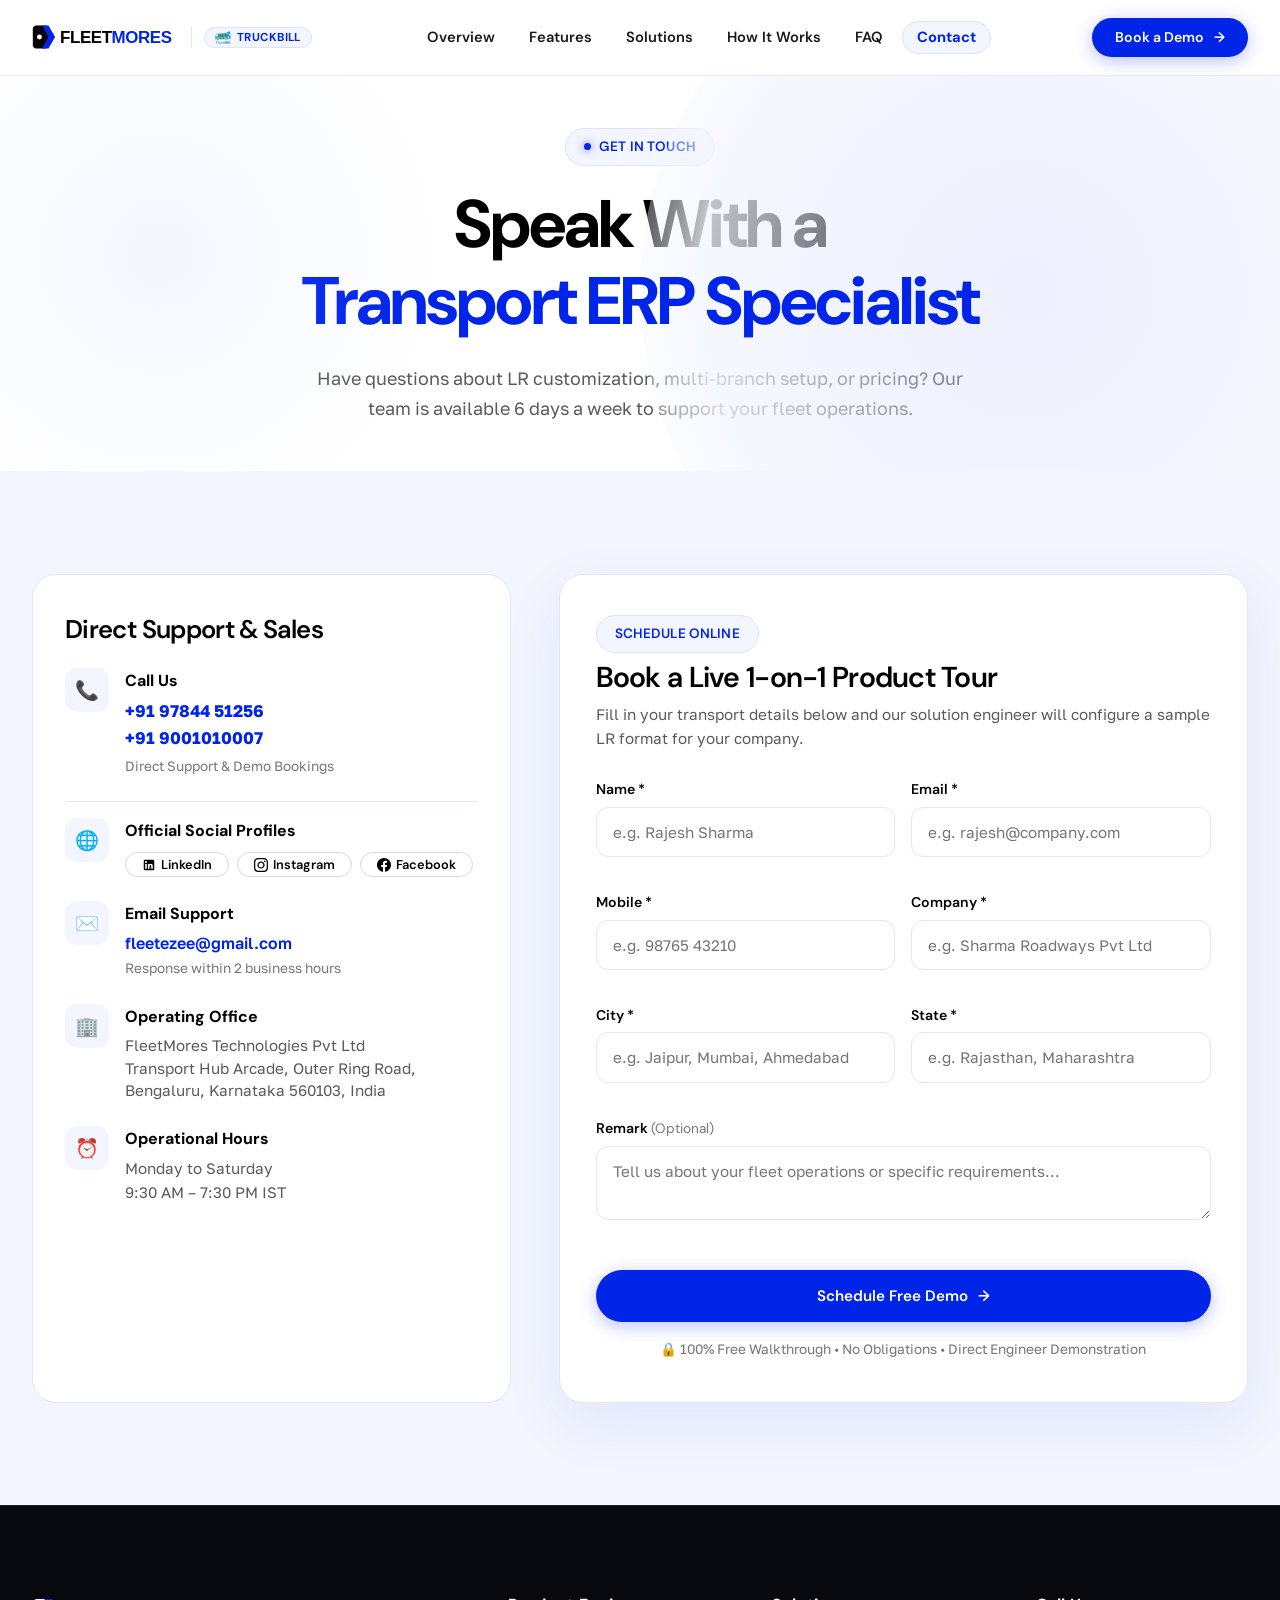
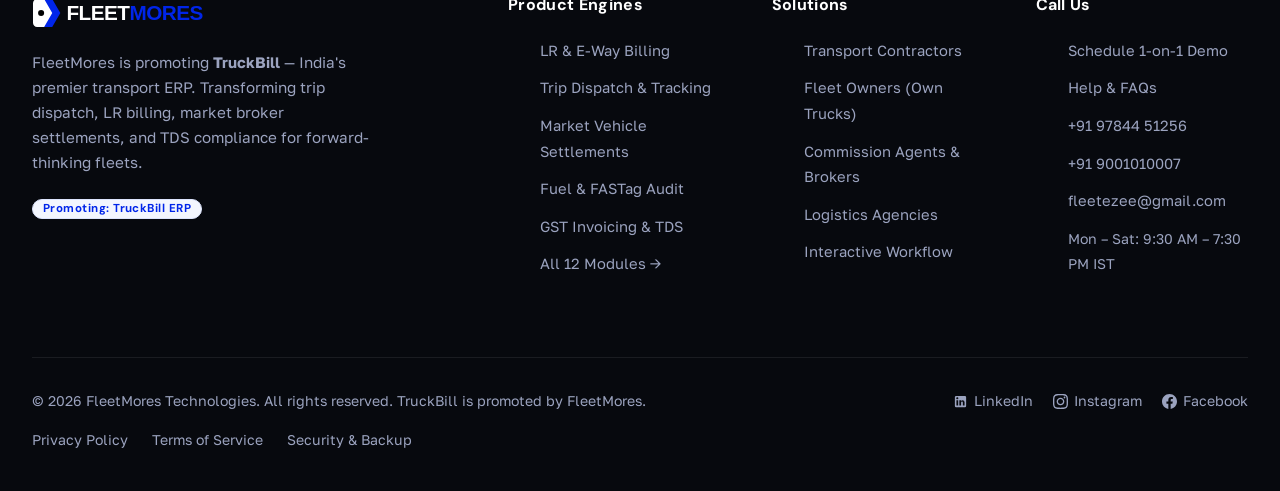
==== commit 47cdc166: "feat: update contact email to fleetezee@gmail.com" ====
--- a/contact.html
+++ b/contact.html
@@ -94,7 +94,7 @@
       "name": "FleetMores Technologies Pvt Ltd",
       "image": "https://fleetmores.com/assets/images/fleetmores-logo.svg",
       "telephone": "+91-97844-51256",
-      "email": "contact@fleetmores.com",
+      "email": "fleetezee@gmail.com",
       "url": "https://fleetmores.com/",
       "address": {
         "@type": "PostalAddress",
@@ -256,7 +256,7 @@
                 <div style="width: 44px; height: 44px; border-radius: 12px; background: var(--fm-tertiary); color: var(--fm-primary); display: flex; align-items: center; justify-content: center; font-size: 1.2rem; flex-shrink: 0;">✉️</div>
                 <div>
                   <strong style="color: #000; font-family: var(--font-heading); display: block; margin-bottom: 4px;">Email Support</strong>
-                  <a href="mailto:contact@fleetmores.com" style="color: var(--fm-primary); font-size: 1rem; font-weight: 600;">contact@fleetmores.com</a>
+                  <a href="mailto:fleetezee@gmail.com" style="color: var(--fm-primary); font-size: 1rem; font-weight: 600;">fleetezee@gmail.com</a>
                   <div style="color: var(--fm-muted-text); font-size: 0.85rem; margin-top: 2px;">Response within 2 business hours</div>
                 </div>
               </div>
@@ -408,7 +408,7 @@
             <li><a href="faq.html">Help & FAQs</a></li>
             <li><a href="tel:+919784451256">+91 97844 51256</a></li>
             <li><a href="tel:+919001010007">+91 9001010007</a></li>
-            <li><a href="mailto:contact@fleetmores.com">contact@fleetmores.com</a></li>
+            <li><a href="mailto:fleetezee@gmail.com">fleetezee@gmail.com</a></li>
             <li><span style="color: var(--fm-dark-text-muted); font-size: 0.88rem;">Mon – Sat: 9:30 AM – 7:30 PM IST</span></li>
           </ul>
         </div>
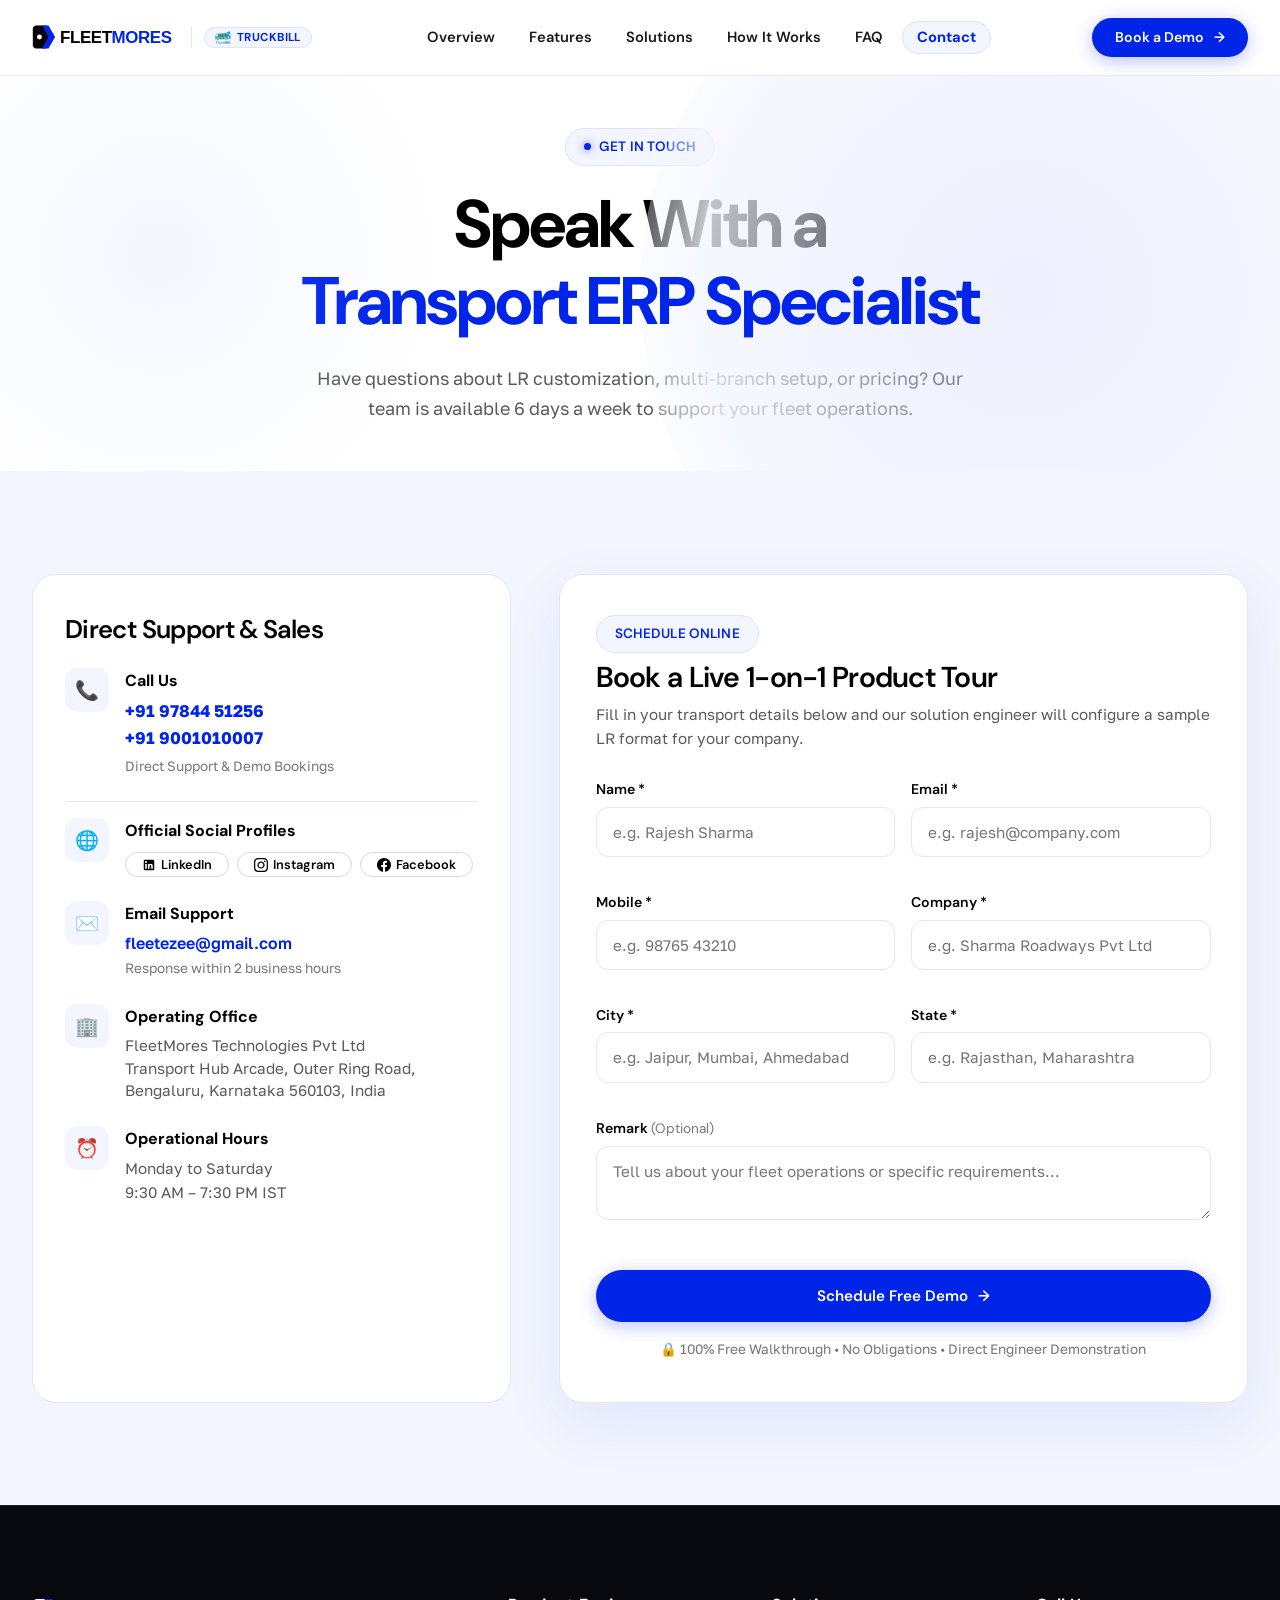
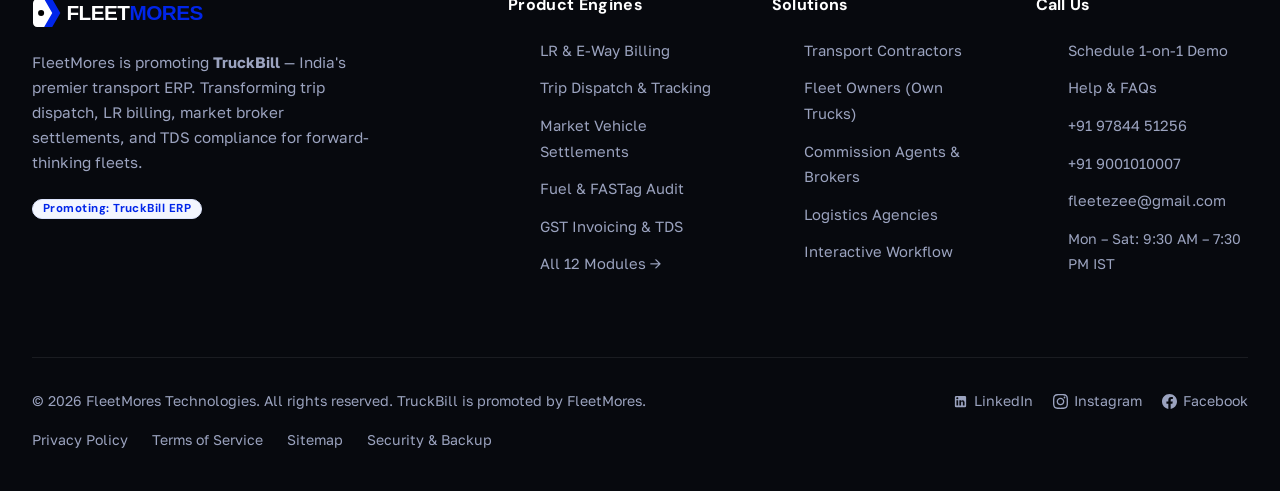
==== commit d70c0067: "feat: add comprehensive sitemaps, robots.txt, PWA manifest, security.txt, and search engine crawler " ====
--- a/contact.html
+++ b/contact.html
@@ -129,6 +129,9 @@
   ]
 }
   </script>
+  <link rel="sitemap" type="application/xml" title="Sitemap" href="https://fleetmores.com/sitemap.xml">
+  <link rel="manifest" href="https://fleetmores.com/site.webmanifest">
+  <meta name="theme-color" content="#0025E9">
 </head>
 <body>
   <!-- HEADER (Sassy Glassmorphic Header) -->
@@ -435,6 +438,7 @@
         <div style="display: flex; gap: 24px;">
           <a href="contact.html">Privacy Policy</a>
           <a href="contact.html">Terms of Service</a>
+          <a href="sitemap.html">Sitemap</a>
           <a href="contact.html">Security & Backup</a>
         </div>
       </div>
